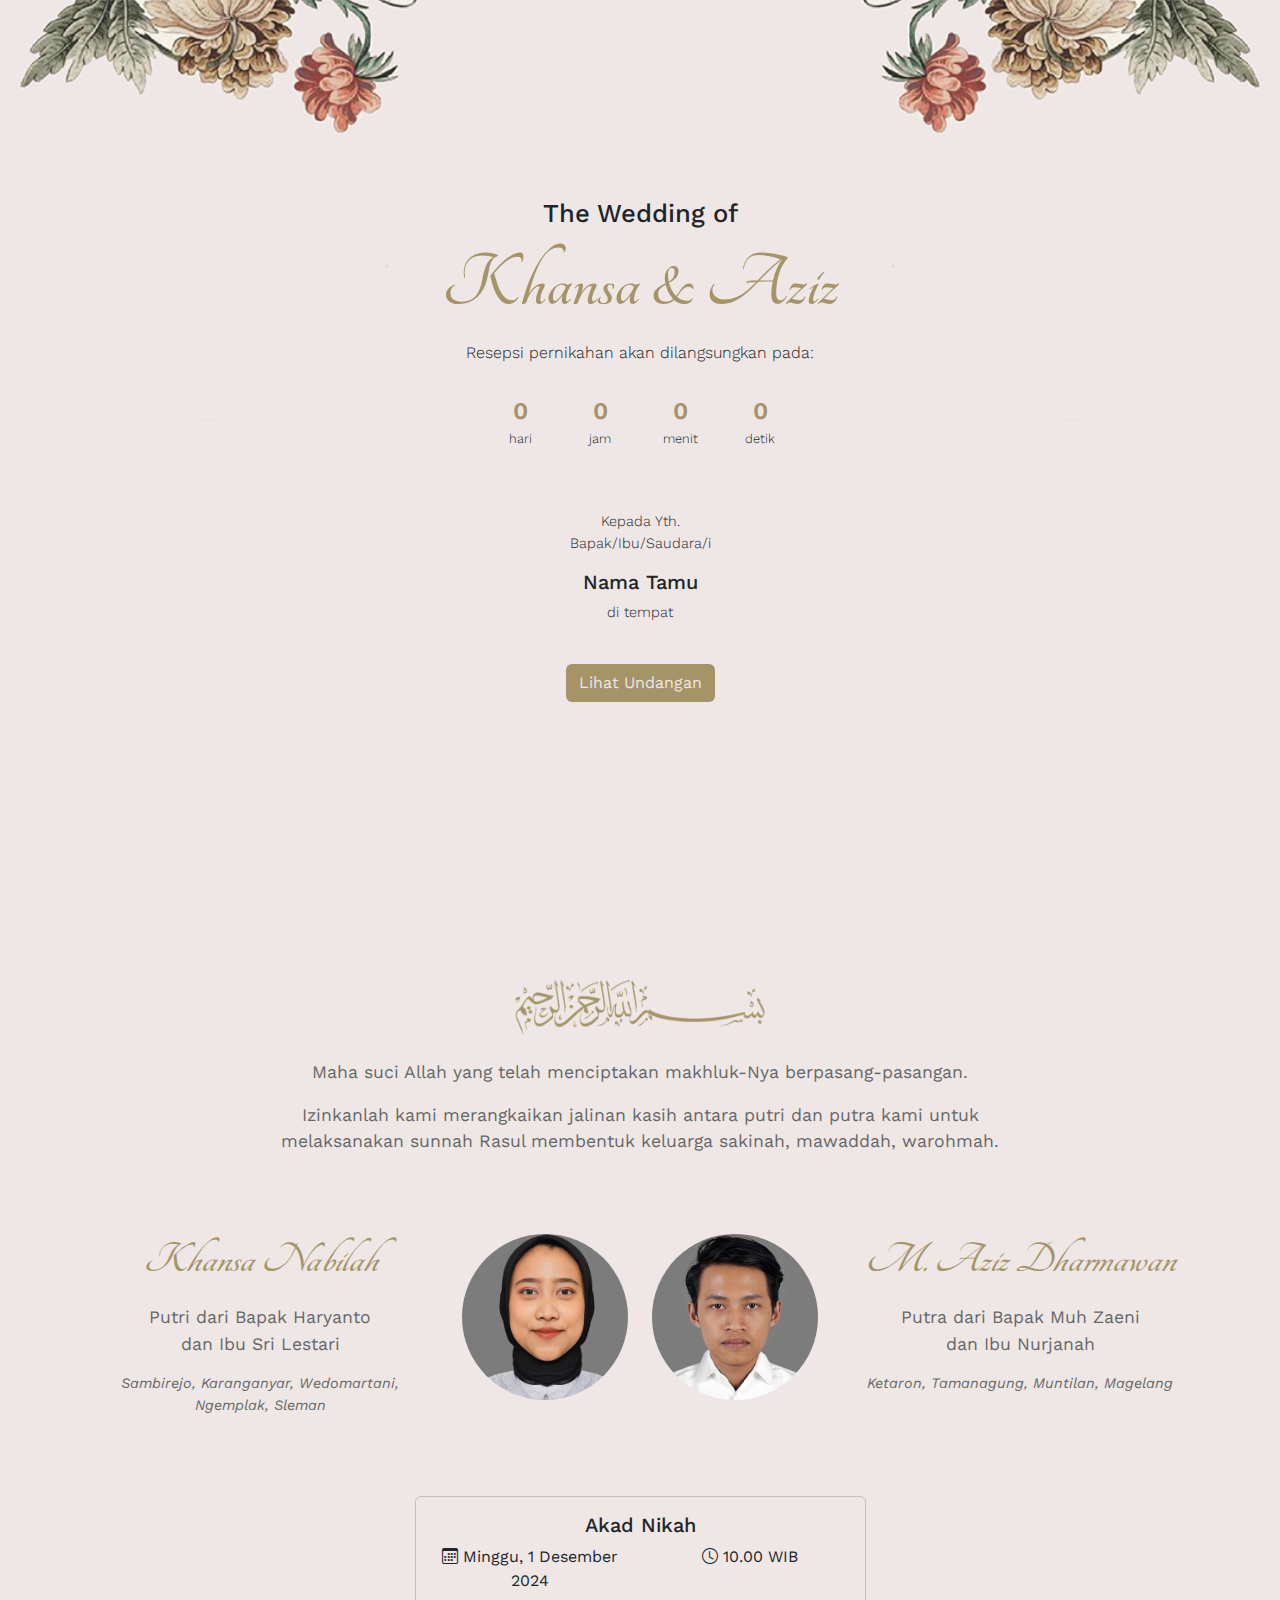
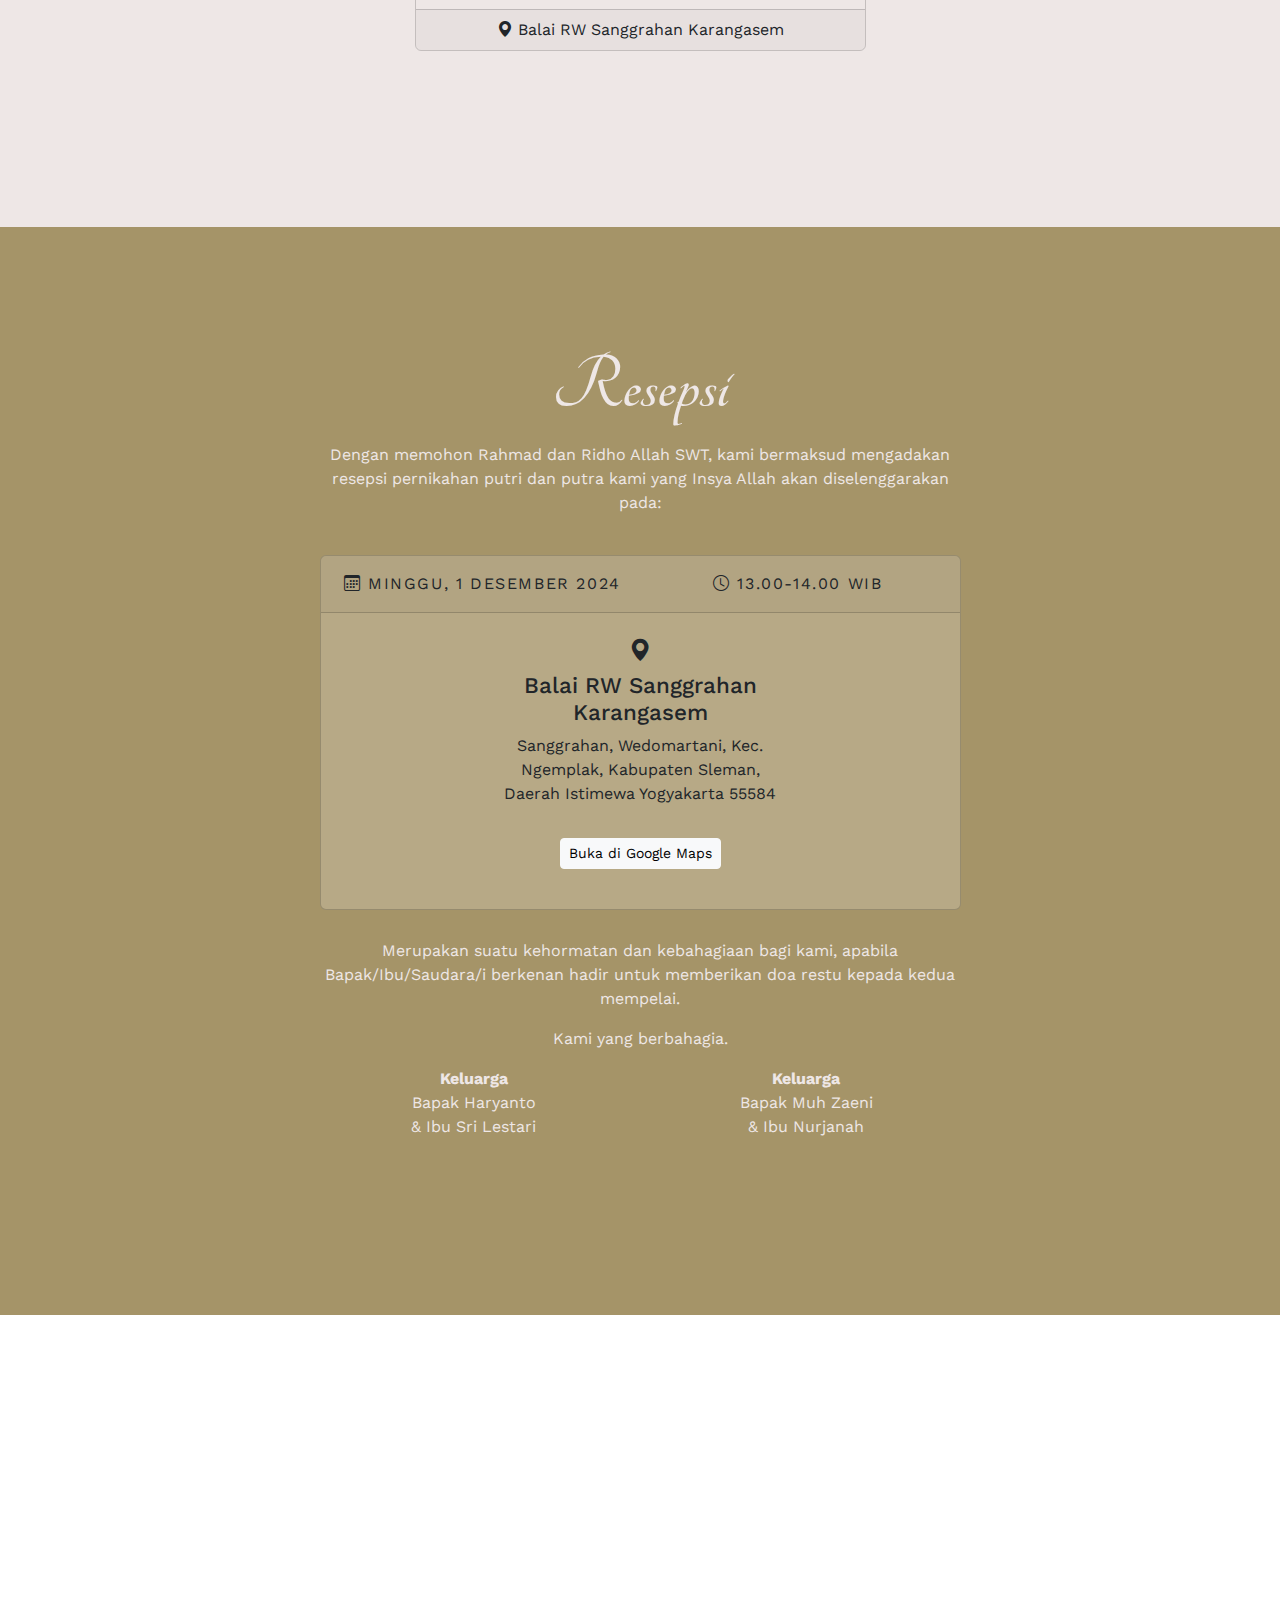
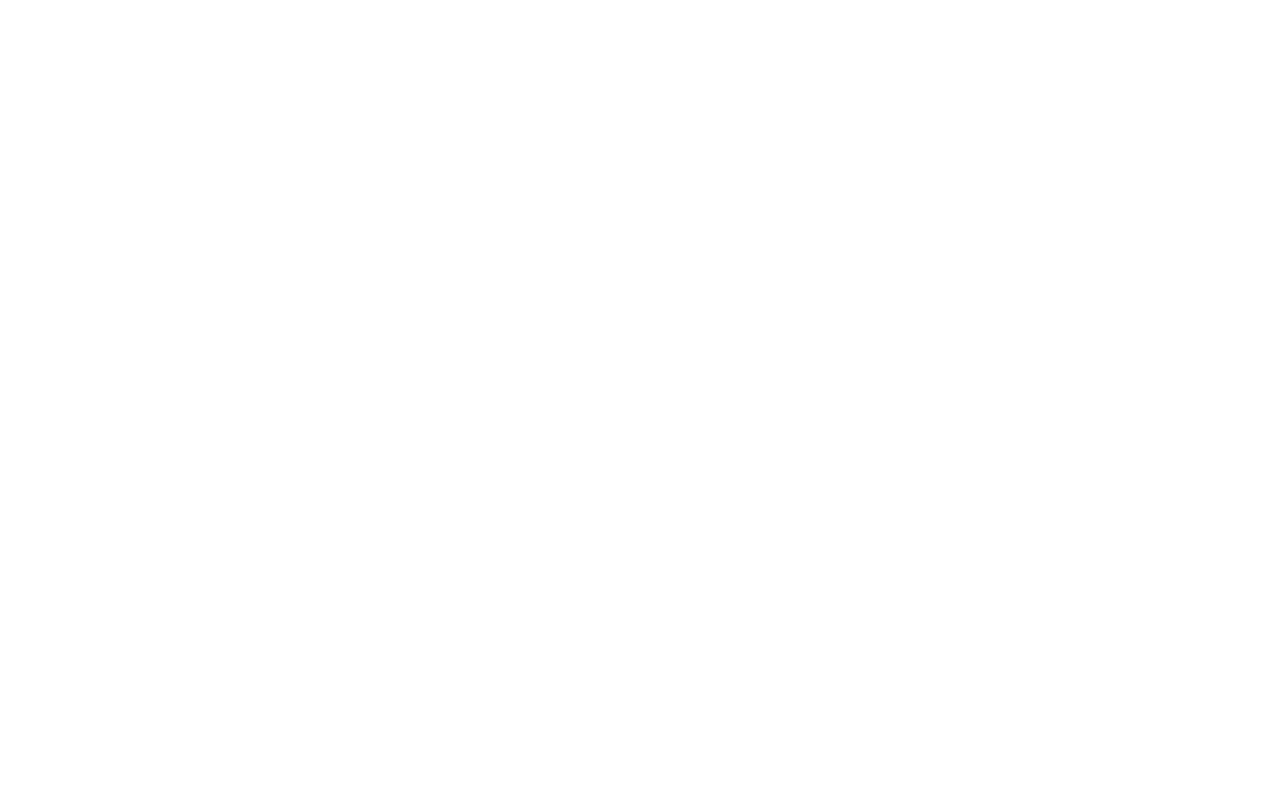
==== index.html @ 0ed8c620 "update terakhir di kobessah" ====
<!doctype html>
<html lang="en">
  <head>
    <meta charset="utf-8">
    <meta name="viewport" content="width=device-width, initial-scale=1">
    <title>Khansa and Aziz Wedding</title>
    <link href="https://cdn.jsdelivr.net/npm/bootstrap@5.3.3/dist/css/bootstrap.min.css" rel="stylesheet" integrity="sha384-QWTKZyjpPEjISv5WaRU9OFeRpok6YctnYmDr5pNlyT2bRjXh0JMhjY6hW+ALEwIH" crossorigin="anonymous">
    <link rel="preconnect" href="https://fonts.googleapis.com">
    <link rel="preconnect" href="https://fonts.gstatic.com" crossorigin>
    <link href="https://fonts.googleapis.com/css2?family=Tangerine:wght@400;700&family=Work+Sans:ital,wght@0,100..900;1,100..900&display=swap" rel="stylesheet">
    <link rel="stylesheet" href="style.css">
    <link rel="stylesheet" href="countdown/simplyCountdown.theme.default.css"/>
    <!-- bootstrap icons -->
    <link rel="stylesheet" href="https://cdn.jsdelivr.net/npm/bootstrap-icons@1.11.3/font/bootstrap-icons.min.css">

  </head>
  <body>
    <section id="hero" class="hero w-100 h-100 mx-auto text-center d-flex justify-content-center align-items-center">
        <main>
            <h4>The Wedding of</h4>
            <h1>Khansa & Aziz</h1>
            <p>Resepsi pernikahan akan dilangsungkan pada:</p>
            <div class="simply-countdown"></div>
            
            <div class="kepada">
              <p>Kepada Yth. <br> Bapak/Ibu/Saudara/i</p>
              <h5>Nama Tamu</h5>
              <p>di tempat</p>
            </div>
            <a href="#home" class="btn btn-md mt-4" onclick="enableScroll()">Lihat Undangan</a>
        </main>
    </section>

    <!-- <nav class="navbar navbar-expand-md sticky-top mynavbar">
      <div class="container">
        <a class="navbar-brand" href="#">Khansa & Aziz</a>
        <button class="navbar-toggler border-0" type="button" data-bs-toggle="offcanvas" data-bs-target="#offcanvasNavbar" aria-controls="offcanvasNavbar" aria-label="Toggle navigation">
          <span class="navbar-toggler-icon"></span>
        </button>
        <div class="offcanvas offcanvas-end" tabindex="-1" id="offcanvasNavbar" aria-labelledby="offcanvasNavbarLabel">
          <div class="offcanvas-header">
            <h5 class="offcanvas-title" id="offcanvasNavbarLabel">Khansa & Aziz</h5>
            <button type="button" class="btn-close" data-bs-dismiss="offcanvas" aria-label="Close"></button>
          </div>
          <div class="offcanvas-body">
            <ul class="navbar-nav ms-auto">
              <li class="nav-item">
                <a class="nav-link" href="#home">Home</a>
              </li>
              <li class="nav-item">
                <a class="nav-link" href="#info">Info</a>
              </li>
              <li class="nav-item">
                <a class="nav-link" href="#story">Story</a>
              </li>
              <li class="nav-item">
                <a class="nav-link" href="#rsvp">RSVP</a>
              </li>
              <li class="nav-item">
                <a class="nav-link" href="#gift">Gift</a>
              </li>              
            </ul>
          </div>
        </div>
      </div>
    </nav> -->
 
    <section id="home" class="home w-100 h-100 text-center d-flex justify-content-center align-items-center">
      <div class="container">

        <div class="row justify-content-center">
          
          <div class="col-md-8 text-center">
            <!-- <h2>Assamu’alaikum Wr. Wb.</h2> -->
            
            <!-- <h3>Assamu’alaikum Warahmatullahi Wr. Wb.</h3> -->
            <img src="img/bismillah.png" class="img-responsive" width="250" alt="">
            <br><br>
            <p> Maha suci Allah yang telah menciptakan makhluk-Nya berpasang-pasangan. 
              </p><p>
              Izinkanlah kami merangkaikan jalinan kasih antara putri dan putra kami untuk melaksanakan sunnah Rasul membentuk keluarga sakinah, mawaddah, warohmah.</p>
          </div>
        </div>

        <div class="row couple mt-5 my-5">
          <div class="col-lg-6 my-3">
            <div class="row">
              <div class="col-8">
                <h3>Khansa Nabilah</h3>
                <p>Putri dari Bapak Haryanto <br> dan Ibu Sri Lestari</p>
                <p class="alamat-rumah"><i>Sambirejo, Karanganyar, Wedomartani, Ngemplak, Sleman</i></p>

              </div>
              <div class="col-4">
                <img src="img/khansa.png" alt="Aziz Dharma" class="img-responsive rounded-circle">
              </div>
            </div>
          </div>

          <div class="col-lg-6 my-3">
            <div class="row">
              <div class="col-4">
                <img src="img/aziz.png" alt="Khansa Nabilah" class="img-responsive rounded-circle">
              </div>
              <div class="col-8">
                <h3>M. Aziz Dharmawan</h3>
                <p>Putra dari Bapak Muh Zaeni <br> dan Ibu Nurjanah</p>
                <p class="alamat-rumah"><i>Ketaron, Tamanagung, Muntilan, Magelang</i></p>
              </div>
            </div>
          </div>
        </div>

        <div class="row justify-content-center ">
          <div class="col-md-5 col-10">
               
          <div class="card text-center bg-transparent">
            <div class="card-body">
              <h5 class="card-title">Akad Nikah</h5>
              <div class="row justify-content-center">
                <div class="col-md-6">
                  <i class="bi bi-calendar3 "></i>
                  <span>Minggu, 1 Desember 2024</span>
                </div>
                <div class="col-md-6">
                  <i class="bi bi-clock "></i>
                  <span>10.00 WIB</span>
                </div>
              </div>
            </div>
            <div class="card-footer">
              <i class="bi bi-geo-alt-fill"></i>
              <span>Balai RW Sanggrahan Karangasem</span>
            </div>
          </div>

        </div>
        </div>

        <br><br><br><br>

      </div>

    </section>

    <section id="info" class="info">
      <div class="container">
        <div class="row justify-content-center">
          <div class="col-md-7 col-10 text-center">
            
            <h2>Resepsi</h2>
            <p class="alamat">
              Dengan memohon Rahmad dan Ridho Allah SWT, kami bermaksud mengadakan resepsi pernikahan putri dan putra kami yang Insya Allah akan diselenggarakan pada:
            </p>

              <br>
              <div class="card text-center bg-transparent">
                <div class="card-header">
                  <div class="row justify-content-center">
                    <div class="col-md-6 mt-2 my-2">
                      <i class="bi bi-calendar3 "></i>
                      <span>Minggu, 1 Desember 2024</span>
                    </div>
                    <div class="col-md-6 mt-2 my-2">
                      <i class="bi bi-clock "></i>
                      <span>13.00-14.00 WIB</span>
                    </div>
                  </div>
                </div>
                <div class="card-body">
                  <!-- <h5 class="card-title">Resepsi</h5> -->
                  <div class="row justify-content-center">
                    
                    <div class="col-md-6 my-2">
                      <h4><i class="bi bi-geo-alt-fill"></i></h4>
                      <h4>Balai RW Sanggrahan Karangasem</h4>
                      <p>
                        Sanggrahan, Wedomartani, Kec. Ngemplak, Kabupaten Sleman, Daerah Istimewa Yogyakarta 55584
                    </p>
                    <a href="https://maps.app.goo.gl/jjqd51BHXH2yLbBe8" target="_blank" class="btn btn-light btn-sm my-3">Buka di Google Maps</a>
                    </div>
                    
                  </div>
                </div>
              </div>
              <br>
            
            <p class="alamat">
              Merupakan suatu kehormatan dan kebahagiaan bagi kami, apabila Bapak/Ibu/Saudara/i berkenan hadir untuk memberikan doa restu kepada kedua mempelai. 
             </p>
             <p class="alamat">
              Kami yang berbahagia. 
             </p>
             <div class="row">
              <div class="col-6">
                <p class="alamat">
                  <b>Keluarga</b> <br>Bapak Haryanto <br>& Ibu Sri Lestari
                 </p>
              </div><div class="col-6">
                <p class="alamat">
                  <b>Keluarga</b> <br>Bapak Muh Zaeni <br>& Ibu Nurjanah
                 </p>
              </div>
             </div>
             <h5></h5>
             <h5></h5>
             

          </div>
        </div>

        <div class="row justify-content-center mt-4">
          

          <div class="col-md-5 col-10">



          </div>
        </div>
      </div>
    </section>

    <section id="gift" class="gift text-center d-flex justify-content-center align-items-center">
      <div class="container">
        <div class="row justify-content-center">
          
        </div>
      </div>
    </section>


    <script src="https://cdn.jsdelivr.net/npm/bootstrap@5.3.3/dist/js/bootstrap.bundle.min.js" integrity="sha384-YvpcrYf0tY3lHB60NNkmXc5s9fDVZLESaAA55NDzOxhy9GkcIdslK1eN7N6jIeHz" crossorigin="anonymous"></script>
    <script src="countdown/simplyCountdown.min.js"></script>
   
   <script>
      simplyCountdown('.simply-countdown', {
            year: 2024, // required
            month: 12, // required
            day: 1, // required
            hours: 13, // Default is 0 [0-23] integer
            words: { //words displayed into the countdown
                days: { singular: 'hari', plural: 'hari' },
                hours: { singular: 'jam', plural: 'jam' },
                minutes: { singular: 'menit', plural: 'menit' },
                seconds: { singular: 'detik', plural: 'detik' }
            },
      })
    </script>

    <script>
      const rootElement = document.querySelector(":root");

      function disableScroll(){
        const scrollTop = window.pageYOffset || document.documentElement.scrollTop;
        const scrollLeft = window.pageXOffset || document.documentElement.scrollLeft;

        window.onscroll = function() {
          window.scrollTo(scrollTop, scrollLeft);
        }
        
        rootElement.style.scrollBehavior = 'auto';
      }

      function enableScroll() {
        window.onscroll = function() {
          rootElement.style.scrollBehavior = 'smooth';
        }
      }

      // disableScroll();
    </script>
  </body>
</html>
---- style.css ----
:root {
    --emas: #a59468;
    --bg: #eee7e6;
    --shadow: 0 2px 2px rgba(0 0 0 / 0.5);
}

body {
    /* font-size: 1.2rem; */
    font-family: "Work Sans", sans-serif;
    min-height: 4000px;
}

/* .hero::before {
    content: '';
    position: absolute;
    top: 0;
    left: 0;
    width: 100%;
    height: 100%;
    background-image: url(img/bg-1.png);
    background-color: var(--bg);
    background-size: cover;
    background-position: top;
    z-index: -1;
} */

.hero {
    min-height: 100vh;
    background-image: url(img/bg-1.png);
    background-size: cover;
    background-position: top;
    background-color: var(--bg);
}  

.hero h1 {
    font-family: "Tangerine", cursive;
    font-size: 5rem;
    color: var(--emas);
    font-weight: 600;
}
.hero h4 {
    font-size: 1.6rem;
    /* color: var(--bg); */
}


.hero p {
    font-size: 1rem;
    /* color: var(--bg); */
    font-weight: 300;
}

.hero a {
    color: var(--bg);
    background-color: var(--emas);
}

.hero a:hover {
    color: var(--emas);
    background-color: var(--bg);
}

.hero .kepada {
    padding-top: 50px;
}

.hero .kepada p {
    font-size: 0.9rem;
}

.mynavbar {
    background-color: rgba(255 255 255 / 1) !important;
    /* backdrop-filter: blur(4px); */
}


.mynavbar .navbar-brand, 
.mynavbar .offcanvas-title {
    font-family: "Tangerine", cursive;
    font-size: 2rem;
    color: #a59468;
    font-weight: 600;
} 

.mynavbar .nav-link {
    text-transform: uppercase;
}

.home {
    background-image: url(img/bg-2.png);
    background-color: var(--emas);
    min-height: 100vh;
    background-size: cover;
    background-position: top;
    z-index: -1;
    /* margin-top: -6rem; */
    padding-top: 5rem;
    padding-bottom: 5rem;
}

.home h2 {
    color: var(--emas);
    font-family: "Tangerine", cursive;
    font-size: 2.8rem;
    font-weight: 600;
}

.home h3 {
    color: #444;
    font-size: 1.2rem;
    margin-bottom: 1rem;
    font-style: italic;
}

.home p {
    font-size: 1.1rem;
    color: #666;
}

.home .couple {
    margin-top: 30px;
    margin-bottom: 30px;
}

.home .couple h3 {
    color: var(--emas);
    font-family: "Tangerine", cursive;
    font-size: 2.8rem;
    font-weight: 600;
}

.home .couple img {
    width: 100%;
}

.home .alamat-rumah {
    font-size: 0.9rem;
}

.countdown-part {
    padding-top: 60px;
    min-height: 300px;
    background-color: var(--bg);
}

.countdown-part p {
    padding-top: 15px;
    text-align: center;
    font-size: 1.2rem;
    font-weight: 300;

}

.info {
    background-image: url(img/bg-3.png);
    background-size: cover;
    background-position: top;
    background-color: var(--bg);
    color: #444;
    padding-top: 7rem;
    padding-bottom: 8rem;
}

.info h2 {
    color: var(--bg);
    font-family: "Tangerine", cursive;
    font-size: 5rem;
    font-weight: 600;
}

.info h4 {
    /* color: var(--bg); */
    font-size: 1.4rem;
    font-weight: 500;
}
.info h5 {
    color: var(--bg);
    /* font-size: 1.4rem; */
    font-weight: 500;
}

.info p {
    font-size: 1rem;
}

.info .alamat {
    color: var(--bg);
    font-size: 1rem !important;
}

.info .card {
    background-color: rgba(255, 255, 255, 0.2) !important;
    margin-bottom: 5px;
}

.info .card-header {
    text-transform: uppercase;
    letter-spacing: 0.1rem;
}

.info .card-body {
    font-size: 1.1rem;

}

.info .card-footer {
    font-size: 1rem;
}



/* Media Query */
/* Larger than Laptop */
@media only screen and (min-width: 1200px) {
    .simply-countdown > .simply-section {
        padding: 40px !important;
        font-size: 1rem !important;
    }

    .simply-countdown > .simply-countdown {
        font-size: 0.4rem !important;
    }
    .hero {

        background-image: url(img/bg-hero-pc.png);
        background-size: cover;
        background-position: top;
        background-color: var(--bg);
    }  
}
/* Laptop */
@media (max-width: 992px) {
    html {
        font-size: 80%;
    }

    .simply-countdown > .simply-section {
        padding: 40px !important;
    }

}
/* Tablet */
@media (max-width: 768px) {
    html {
        font-size: 65%;
    }

    .simply-countdown > .simply-section {
        padding: 40px !important;
        margin: 5px;
    }

    .mynavbar .nav-link {
        font-size: 2rem;
        text-align: center;
        
    }
    
}
/* Mobile */
@media (max-width: 576px) {
    html {
        font-size: 85%;
    }

    .simply-countdown > .simply-section {
        padding: 45px;
        margin: 3px;
    }

    .home {
        padding-left: 30px;
        padding-right: 30px;
    }
}
---- countdown/simplyCountdown.theme.default.css ----
.simply-countdown {
    overflow:hidden;
    display:table;
    font-family: "Work Sans", sans-serif;
    margin: auto
}

.simply-countdown>.simply-section {
    width:30px;
    height:30px;
    padding:30px;   
    display:flex;
    align-items:center;
    justify-content:center;
    float:left;
    margin:0px;
    background:transparent;
    box-shadow:0 0px 0px rgba(0,0,0,0),0 0px 0px rgba(0,0,0,0);
    border-radius: 10%;
}

.simply-amount {
    font-size: 1.5rem;
    font-weight: 600;
    color: #a59468;
}
    
.simply-countdown>.simply-section .simply-amount,.simply-countdown>.simply-section .simply-word {
    display:block;text-align:center
}
 
.simply-word {
    font-weight: 300 !important;
    font-size: 0.8rem !important;
}

.caption-countdown {
    font-weight: 300 !important;
    margin-bottom: 6rem !important;
}
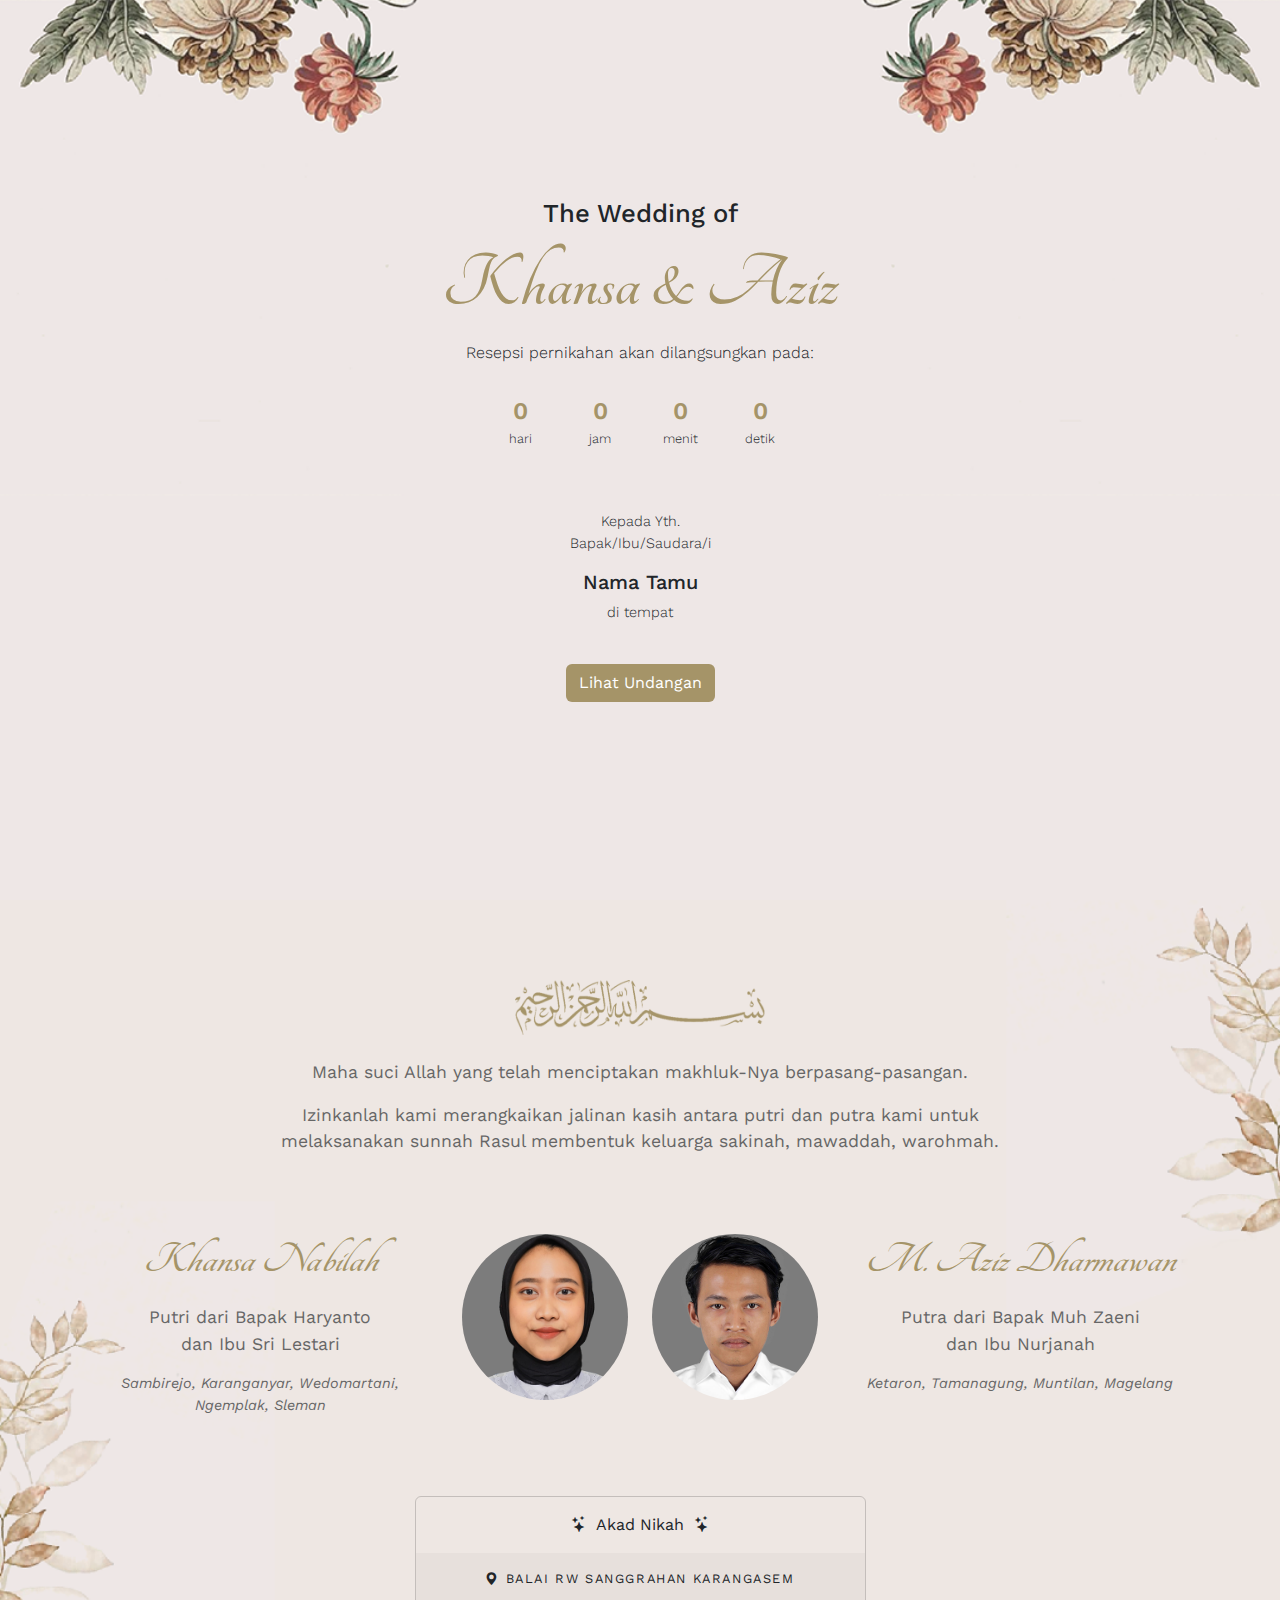
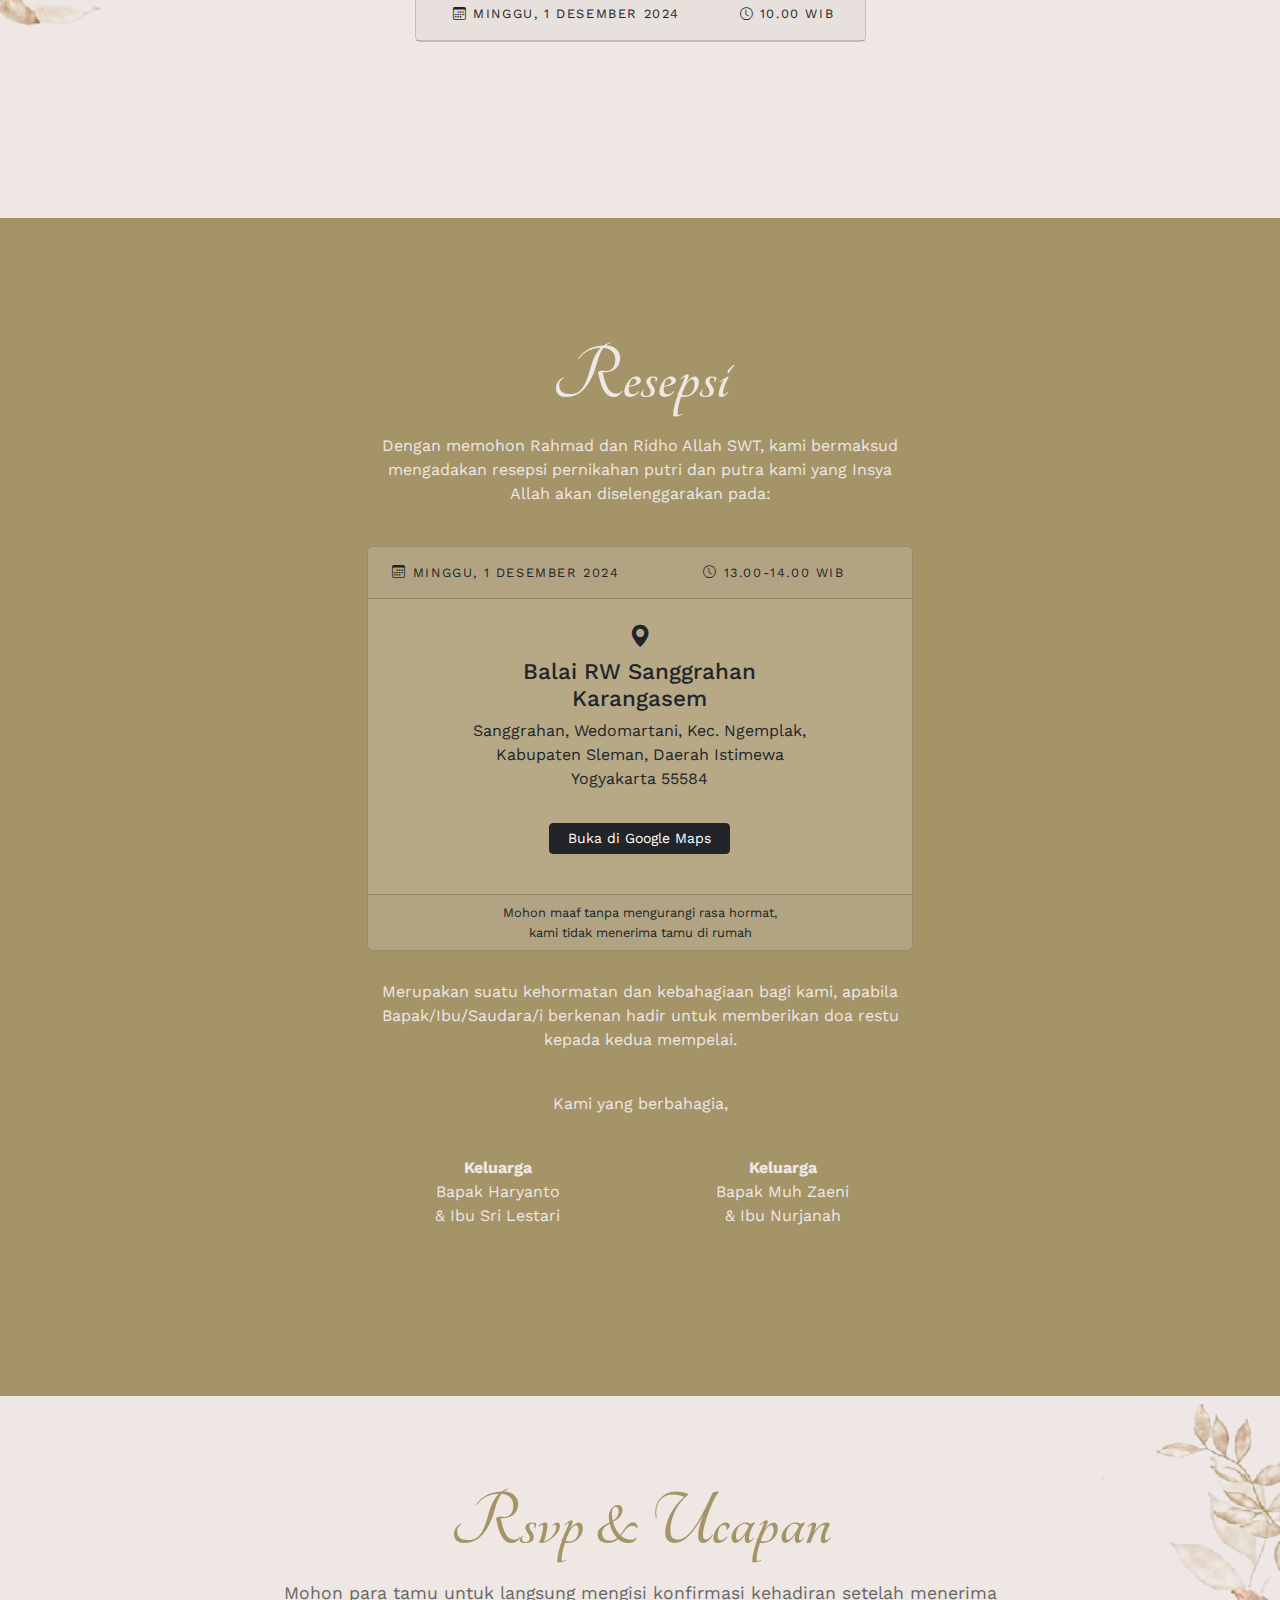
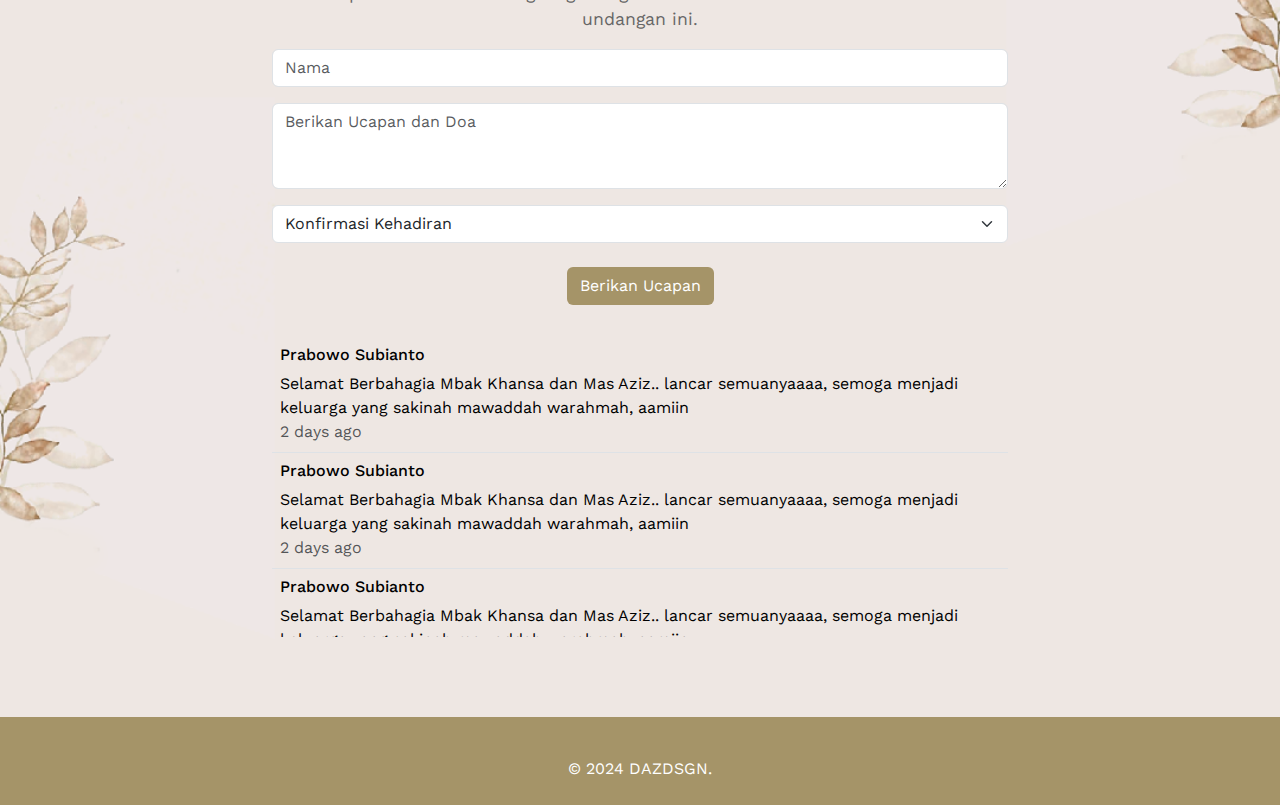
==== commit 67ca31a4: "tes ucapan" ====
--- a/index.html
+++ b/index.html
@@ -113,25 +113,28 @@
 
         <div class="row justify-content-center ">
           <div class="col-md-5 col-10">
-               
           <div class="card text-center bg-transparent">
+            
             <div class="card-body">
-              <h5 class="card-title">Akad Nikah</h5>
+              <!-- <h4> Akad </h4> -->
+              <i class="bi bi-stars"></i>&nbsp Akad Nikah &nbsp<i class="bi bi-stars"></i>
+            </div>
+            <div class="card-header">
               <div class="row justify-content-center">
-                <div class="col-md-6">
+                <div class="col-md-12 mt-2 my-2">
+                  <i class="bi bi-geo-alt-fill"></i>
+                  <span>Balai RW Sanggrahan Karangasem</span> 
+                </div>
+                <div class="col-md-8 mt-2 my-2">
                   <i class="bi bi-calendar3 "></i>
                   <span>Minggu, 1 Desember 2024</span>
                 </div>
-                <div class="col-md-6">
+                <div class="col-md-4 mt-2 my-2">
                   <i class="bi bi-clock "></i>
                   <span>10.00 WIB</span>
                 </div>
               </div>
-            </div>
-            <div class="card-footer">
-              <i class="bi bi-geo-alt-fill"></i>
-              <span>Balai RW Sanggrahan Karangasem</span>
-            </div>
+            </div>   
           </div>
 
         </div>
@@ -140,13 +143,12 @@
         <br><br><br><br>
 
       </div>
-
     </section>
 
     <section id="info" class="info">
       <div class="container">
         <div class="row justify-content-center">
-          <div class="col-md-7 col-10 text-center">
+          <div class="col-md-6 col-10 text-center">
             
             <h2>Resepsi</h2>
             <p class="alamat">
@@ -171,26 +173,32 @@
                   <!-- <h5 class="card-title">Resepsi</h5> -->
                   <div class="row justify-content-center">
                     
-                    <div class="col-md-6 my-2">
+                    <div class="col-md-8 my-2">
                       <h4><i class="bi bi-geo-alt-fill"></i></h4>
                       <h4>Balai RW Sanggrahan Karangasem</h4>
                       <p>
                         Sanggrahan, Wedomartani, Kec. Ngemplak, Kabupaten Sleman, Daerah Istimewa Yogyakarta 55584
                     </p>
-                    <a href="https://maps.app.goo.gl/jjqd51BHXH2yLbBe8" target="_blank" class="btn btn-light btn-sm my-3">Buka di Google Maps</a>
+                    <a href="https://maps.app.goo.gl/jjqd51BHXH2yLbBe8" target="_blank" class="btn btn-dark btn-sm my-3">&nbsp Buka di Google Maps &nbsp</a>
                     </div>
                     
                   </div>
                 </div>
+                <div class="card-footer">
+                  <span>Mohon maaf tanpa mengurangi rasa hormat,<br> kami tidak menerima tamu di rumah</span>
+                </div>  
+  
               </div>
               <br>
             
             <p class="alamat">
               Merupakan suatu kehormatan dan kebahagiaan bagi kami, apabila Bapak/Ibu/Saudara/i berkenan hadir untuk memberikan doa restu kepada kedua mempelai. 
              </p>
+             <br>
              <p class="alamat">
-              Kami yang berbahagia. 
+              Kami yang berbahagia,
              </p>
+             <br>
              <div class="row">
               <div class="col-6">
                 <p class="alamat">
@@ -202,8 +210,6 @@
                  </p>
               </div>
              </div>
-             <h5></h5>
-             <h5></h5>
              
 
           </div>
@@ -225,10 +231,115 @@
       <div class="container">
         <div class="row justify-content-center">
           
-        </div>
+          <div class="col-md-8 text-center">
+            <h2>Rsvp & Ucapan</h2>
+            <p>Mohon para tamu untuk langsung mengisi konfirmasi kehadiran setelah menerima undangan ini.</p>
+          </div>
+          <div class="col-md-8">
+
+            <form action="" id="commentForm">
+              <div class="mb-3">
+                <!-- <label for="exampleFormControlInput1" class="form-label">Email address</label> -->
+                <input type="text" class="form-control" id="nama" placeholder="Nama">
+              </div>
+              <div class="mb-3">
+                <!-- <label for="exampleFormControlTextarea1" class="form-label">Example textarea</label> -->
+                <textarea class="form-control" id="ucapan" rows="3" placeholder="Berikan Ucapan dan Doa"></textarea>
+              </div>
+              <select class="form-select" aria-label="Default select example">
+                <option selected disabled text-muted>Konfirmasi Kehadiran</option>
+                <option value="hadir">Hadir</option>
+                <option value="tidak-hadir">Tidak Hadir</option>
+                <option value="ragu">Masih Ragu</option>
+              </select>
+              <br>
+              <button type="submit" class="btn btn-emas">Berikan Ucapan</button>
+            </form>
+
+          </div>
+          <div class="col-md-8 ucapan" id="response">
+            <table class="table bg-transparent ">
+              <tbody>
+                <tr>
+                  <td class="bg-transparent">
+                    <h6>Prabowo Subianto</h6>
+                    <span class="pesan-ucapan">Selamat Berbahagia Mbak Khansa dan Mas Aziz.. lancar semuanyaaaa, semoga menjadi keluarga yang sakinah mawaddah warahmah, aamiin</span>
+                    <span class="text-body-secondary d-block">2 days ago</span>
+                  </td>
+                </tr>
+                <tr>
+                  <td class="bg-transparent">
+                    <h6>Prabowo Subianto</h6>
+                    <span class="pesan-ucapan">Selamat Berbahagia Mbak Khansa dan Mas Aziz.. lancar semuanyaaaa, semoga menjadi keluarga yang sakinah mawaddah warahmah, aamiin</span>
+                    <span class="text-body-secondary d-block">2 days ago</span>
+                  </td>
+                </tr>
+                <tr>
+                  <td class="bg-transparent">
+                    <h6>Prabowo Subianto</h6>
+                    <span class="pesan-ucapan">Selamat Berbahagia Mbak Khansa dan Mas Aziz.. lancar semuanyaaaa, semoga menjadi keluarga yang sakinah mawaddah warahmah, aamiin</span>
+                    <span class="text-body-secondary d-block">2 days ago</span>
+                  </td>
+                </tr>
+                <tr>
+                  <td class="bg-transparent">
+                    <h6>Prabowo Subianto</h6>
+                    <span class="pesan-ucapan">Selamat Berbahagia Mbak Khansa dan Mas Aziz.. lancar semuanyaaaa, semoga menjadi keluarga yang sakinah mawaddah warahmah, aamiin</span>
+                    <span class="text-body-secondary d-block">2 days ago</span>
+                  </td>
+                </tr>
+                
+               
+              </tbody>
+            </table>
+          </div>
+        </div>
+
       </div>
     </section>
 
+    <footer class="btn-emas text-white">
+      <div class="container py-4">
+
+        
+        <!-- Copyright -->
+        <div class="text-center mt-3">
+          <p class="mb-0">&copy; 2024 DAZDSGN.</p>
+        </div>
+    
+      </div>
+    </footer>
+
+
+    <script>
+      document.getElementById('commentForm').addEventListener('submit', function(e) {
+          e.preventDefault();
+
+          // Ambil data dari form
+          const nama = document.getElementById('nama').value;
+          const ucapan = document.getElementById('ucapan').value;
+
+          // URL web app dari Google Apps Script
+          const scriptURL = 'AKfycbwYgLbTK56H_FguIEOr0iOEp_EYZpTCb8pvjYBlLyo';
+
+          // Kirim data ke Google Sheets
+          fetch(scriptURL, {
+              method: 'POST',
+              headers: { 'Content-Type': 'application/x-www-form-urlencoded' },
+              body: new URLSearchParams({
+                  'nama': nama,
+                  'ucapan': ucapan
+              })
+          })
+          .then(response => response.text())
+          .then(data => {
+              document.getElementById('response').innerText = data;
+              document.getElementById('nama').value = '';
+              document.getElementById('ucapan').value = '';
+          })
+          .catch(error => console.error('Error!', error));
+      });
+  </script>
 
     <script src="https://cdn.jsdelivr.net/npm/bootstrap@5.3.3/dist/js/bootstrap.bundle.min.js" integrity="sha384-YvpcrYf0tY3lHB60NNkmXc5s9fDVZLESaAA55NDzOxhy9GkcIdslK1eN7N6jIeHz" crossorigin="anonymous"></script>
     <script src="countdown/simplyCountdown.min.js"></script>
--- a/style.css
+++ b/style.css
@@ -7,7 +7,7 @@
 body {
     /* font-size: 1.2rem; */
     font-family: "Work Sans", sans-serif;
-    min-height: 4000px;
+    /* min-height: 4000px; */
 }
 
 /* .hero::before {
@@ -24,6 +24,9 @@
     z-index: -1;
 } */
 
+.emas {
+    color: var(--emas);
+}
 .hero {
     min-height: 100vh;
     background-image: url(img/bg-1.png);
@@ -50,8 +53,8 @@
     font-weight: 300;
 }
 
-.hero a {
-    color: var(--bg);
+.btn-emas, .hero a {
+    color: white;
     background-color: var(--emas);
 }
 
@@ -73,6 +76,18 @@
     /* backdrop-filter: blur(4px); */
 }
 
+.ucapan {
+    margin-top: 2rem;
+    background-color: transparent !important;
+    text-align: left;
+    max-height: 300px !important; /* Batas tinggi maksimum */
+    overflow-y: auto;  /* Menambahkan scrollbar vertikal */
+}
+
+.pesan-ucapan {
+    font-size: 1rem;
+}
+
 
 .mynavbar .navbar-brand, 
 .mynavbar .offcanvas-title {
@@ -87,6 +102,18 @@
 }
 
 .home {
+    background-image: url(img/bg-2.png);
+    background-color: var(--emas);
+    min-height: 100vh;
+    background-size: cover;
+    background-position: top;
+    z-index: -1;
+    /* margin-top: -6rem; */
+    padding-top: 5rem;
+    padding-bottom: 5rem;
+}
+
+.gift {
     background-image: url(img/bg-2.png);
     background-color: var(--emas);
     min-height: 100vh;
@@ -112,17 +139,19 @@
     font-style: italic;
 }
 
-.home p {
+.home p, .gift p {
     font-size: 1.1rem;
     color: #666;
 }
+
+
 
 .home .couple {
     margin-top: 30px;
     margin-bottom: 30px;
 }
 
-.home .couple h3 {
+.home h3 {
     color: var(--emas);
     font-family: "Tangerine", cursive;
     font-size: 2.8rem;
@@ -168,6 +197,13 @@
     font-weight: 600;
 }
 
+.gift h2 {
+    color: var(--emas);
+    font-family: "Tangerine", cursive;
+    font-size: 5rem;
+    font-weight: 600;
+}
+
 .info h4 {
     /* color: var(--bg); */
     font-size: 1.4rem;
@@ -196,6 +232,17 @@
 .info .card-header {
     text-transform: uppercase;
     letter-spacing: 0.1rem;
+    font-size: 0.8rem;
+}
+
+.home .card-header {
+    text-transform: uppercase;
+    letter-spacing: 0.1rem;
+    font-size: 0.8rem;
+}
+
+.info .card-footer {
+    font-size: 0.8rem !important;
 }
 
 .info .card-body {
@@ -227,6 +274,18 @@
         background-position: top;
         background-color: var(--bg);
     }  
+
+    .home, .gift {
+        background-image: url(img/bg-home-pc.png);
+        background-color: var(--emas);
+        min-height: 100vh;
+        background-size: cover;
+        background-position: top;
+        z-index: -1;
+        /* margin-top: -6rem; */
+        padding-top: 5rem;
+        padding-bottom: 5rem;
+    }
 }
 /* Laptop */
 @media (max-width: 992px) {
@@ -268,7 +327,7 @@
         margin: 3px;
     }
 
-    .home {
+    .home, .gift {
         padding-left: 30px;
         padding-right: 30px;
     }
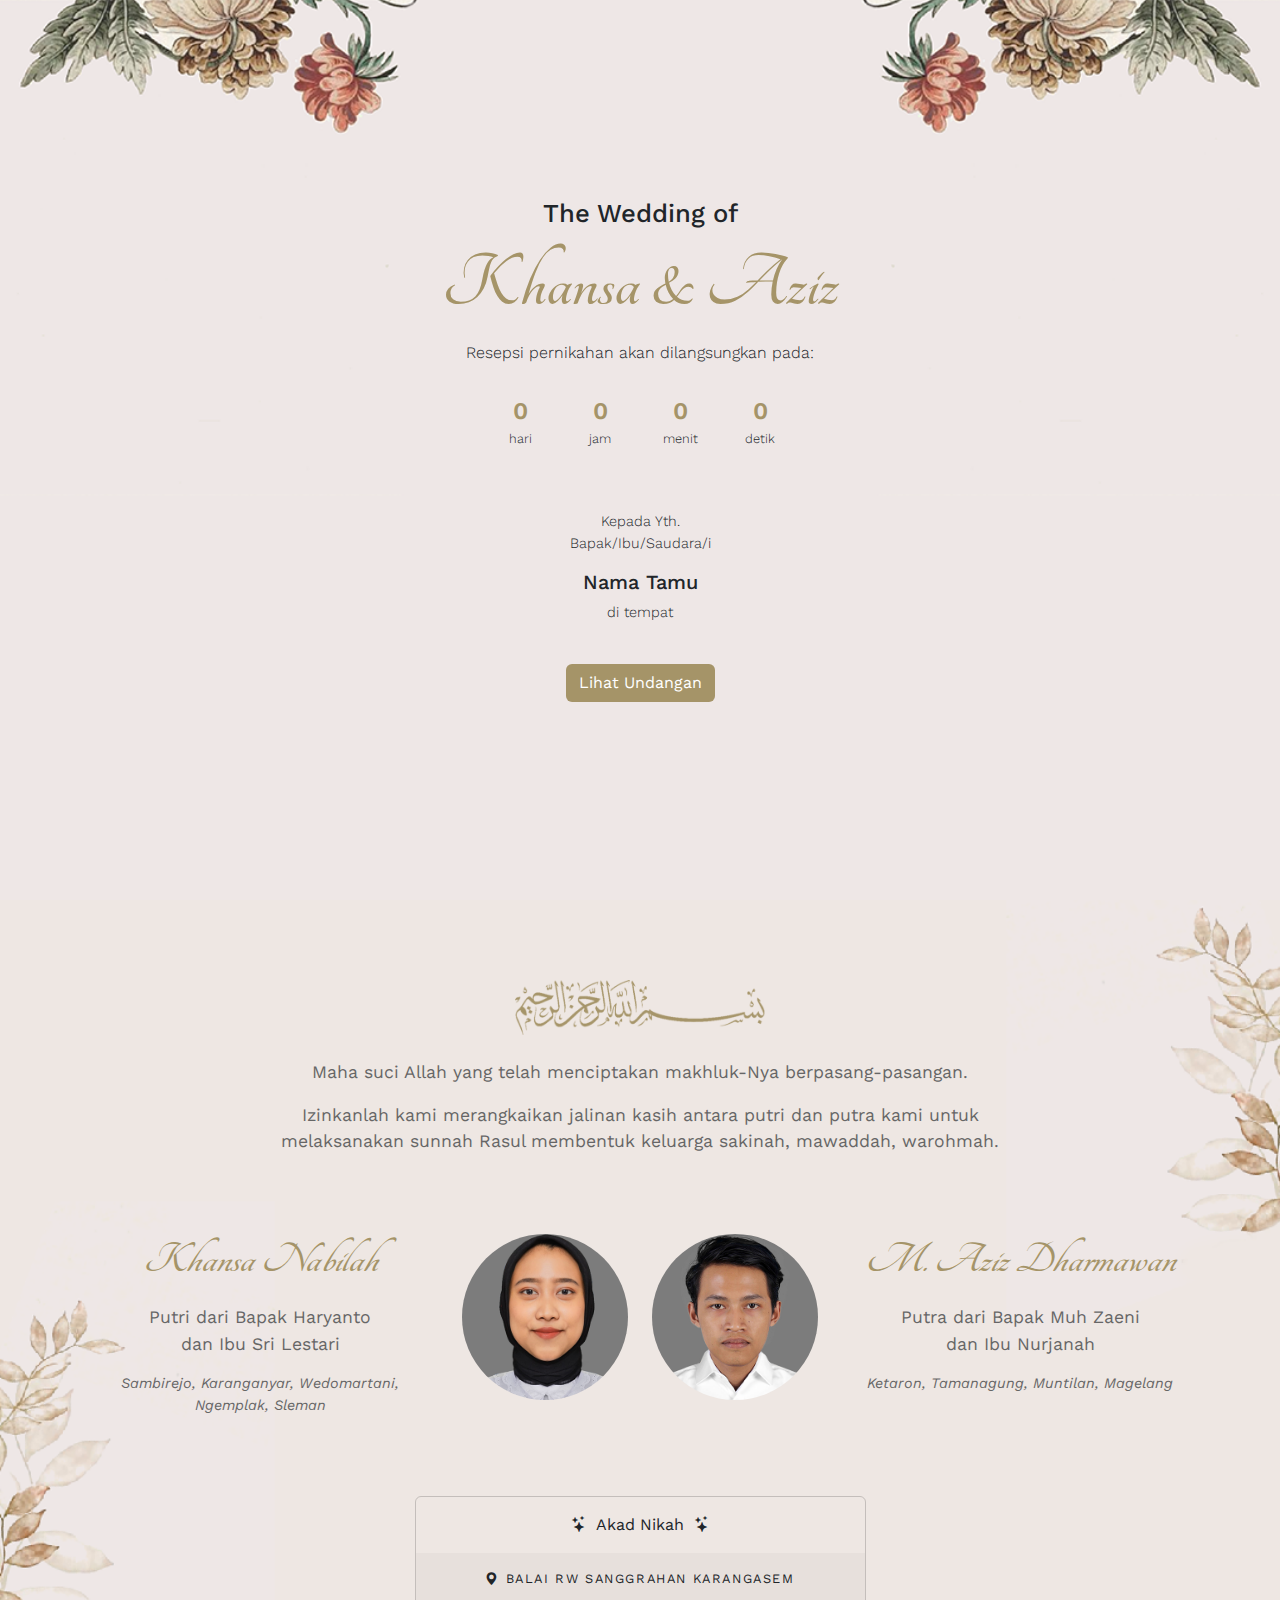
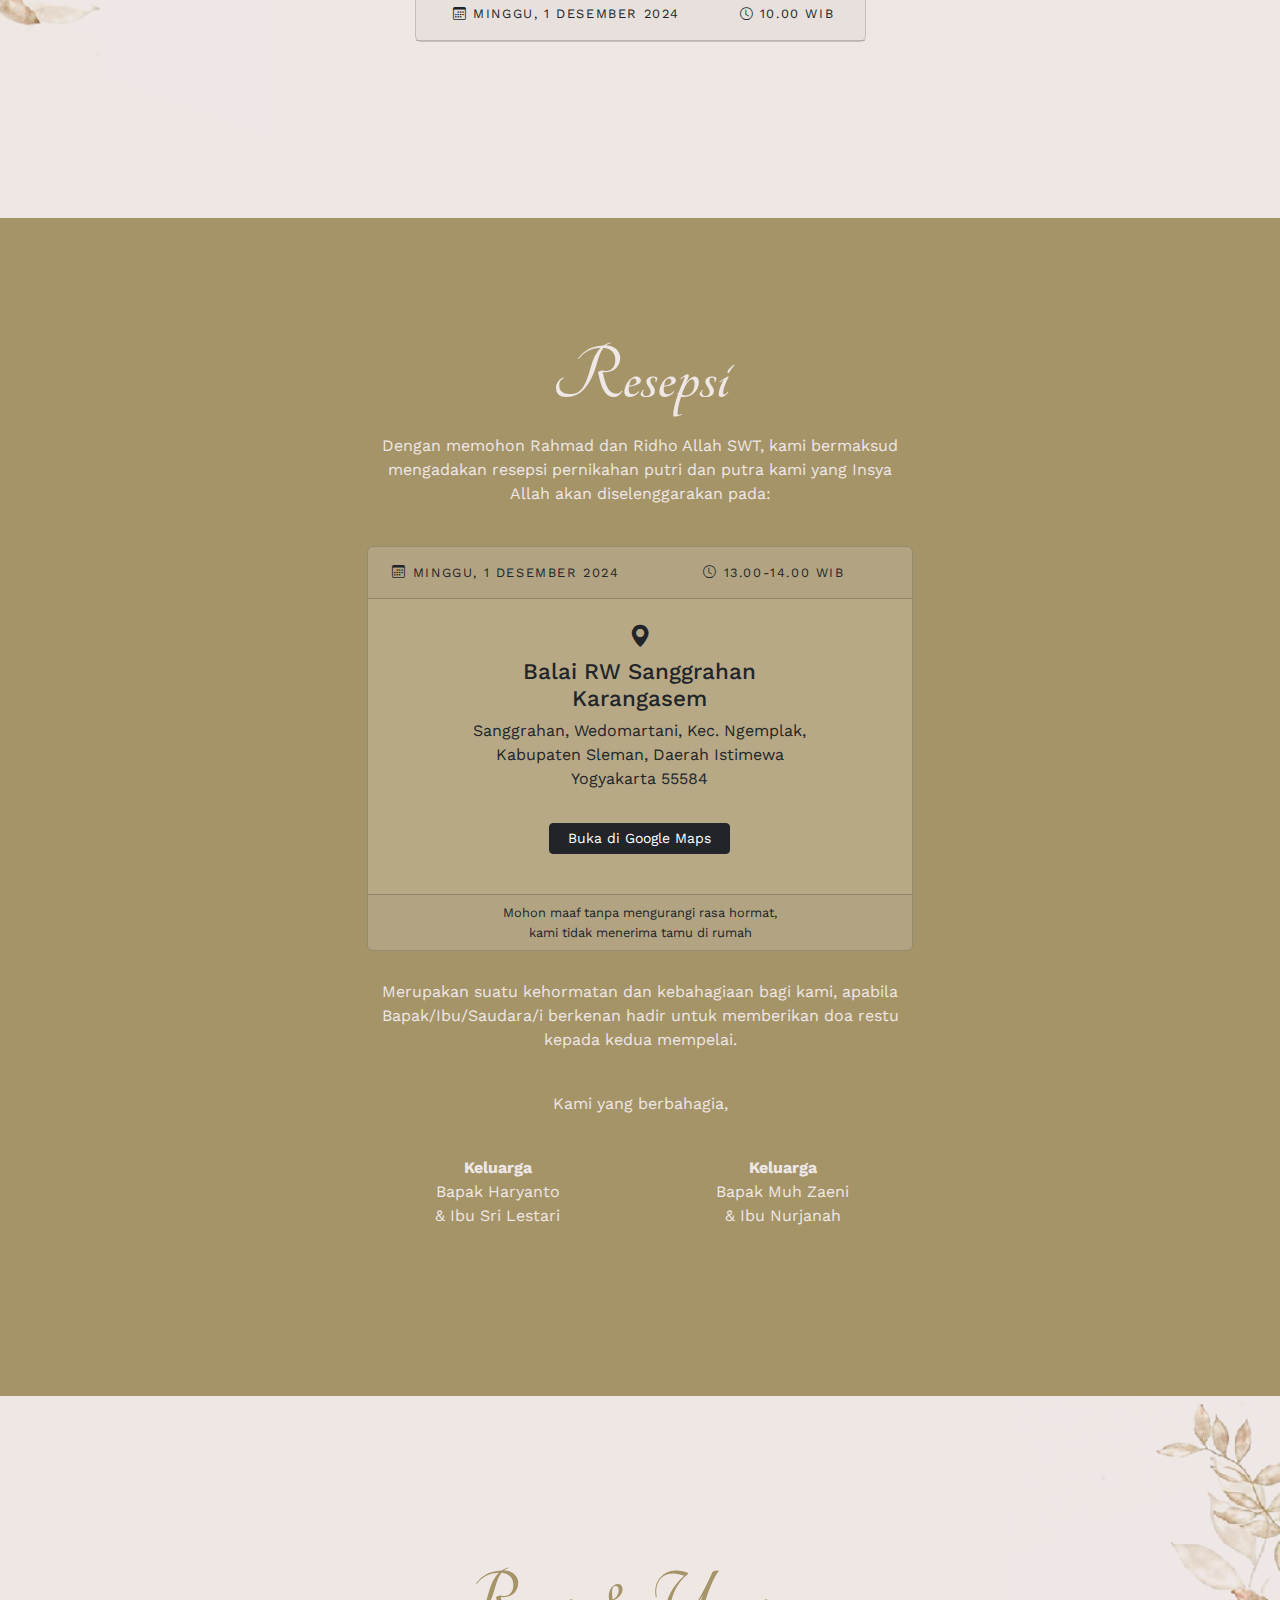
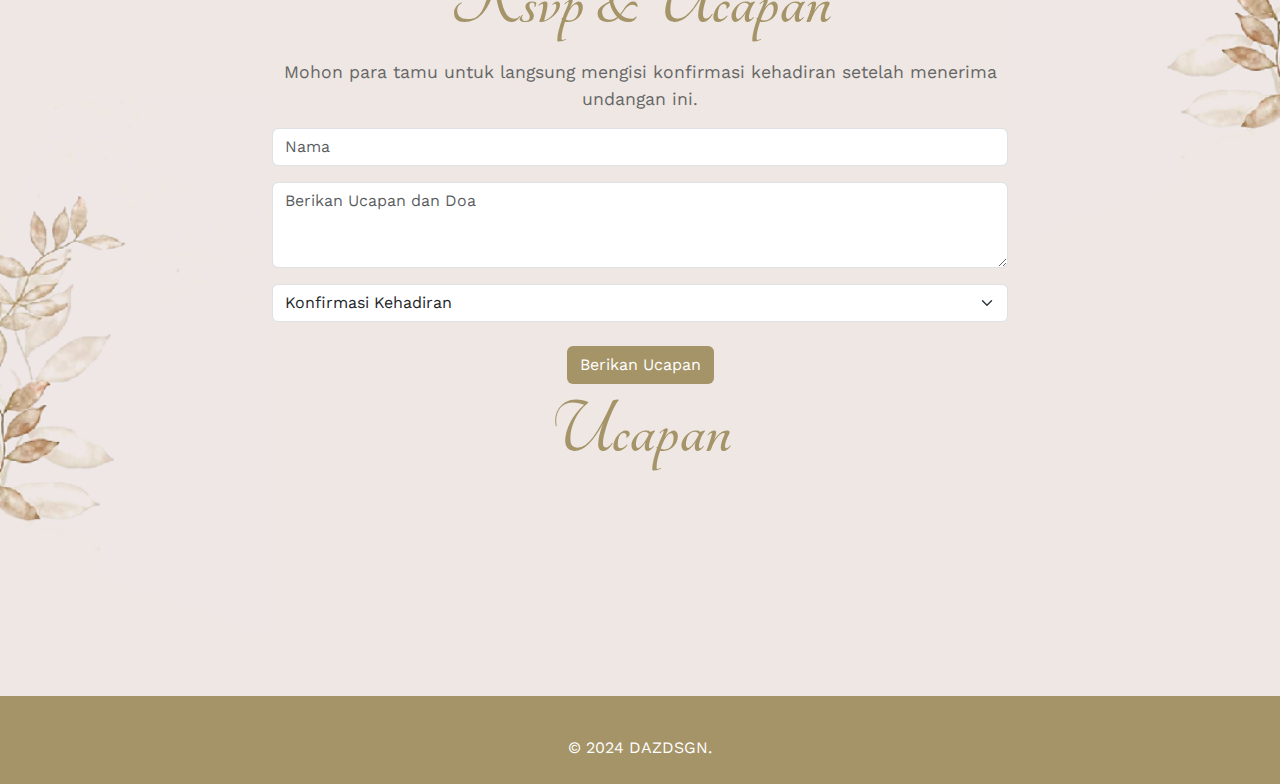
==== commit 7a920641: "tes ucapan 3" ====
--- a/index.html
+++ b/index.html
@@ -240,11 +240,11 @@
             <form action="" id="commentForm">
               <div class="mb-3">
                 <!-- <label for="exampleFormControlInput1" class="form-label">Email address</label> -->
-                <input type="text" class="form-control" id="nama" placeholder="Nama">
+                <input type="text" class="form-control" id="nama" placeholder="Nama" required>
               </div>
               <div class="mb-3">
                 <!-- <label for="exampleFormControlTextarea1" class="form-label">Example textarea</label> -->
-                <textarea class="form-control" id="ucapan" rows="3" placeholder="Berikan Ucapan dan Doa"></textarea>
+                <textarea class="form-control" id="ucapan" rows="3" placeholder="Berikan Ucapan dan Doa" required></textarea>
               </div>
               <select class="form-select" aria-label="Default select example">
                 <option selected disabled text-muted>Konfirmasi Kehadiran</option>
@@ -257,39 +257,13 @@
             </form>
 
           </div>
-          <div class="col-md-8 ucapan" id="response">
+          <div id="response"></div>
+          <h2>Ucapan</h2>
+          
+          <div class="col-md-8 ucapan">
             <table class="table bg-transparent ">
               <tbody>
-                <tr>
-                  <td class="bg-transparent">
-                    <h6>Prabowo Subianto</h6>
-                    <span class="pesan-ucapan">Selamat Berbahagia Mbak Khansa dan Mas Aziz.. lancar semuanyaaaa, semoga menjadi keluarga yang sakinah mawaddah warahmah, aamiin</span>
-                    <span class="text-body-secondary d-block">2 days ago</span>
-                  </td>
-                </tr>
-                <tr>
-                  <td class="bg-transparent">
-                    <h6>Prabowo Subianto</h6>
-                    <span class="pesan-ucapan">Selamat Berbahagia Mbak Khansa dan Mas Aziz.. lancar semuanyaaaa, semoga menjadi keluarga yang sakinah mawaddah warahmah, aamiin</span>
-                    <span class="text-body-secondary d-block">2 days ago</span>
-                  </td>
-                </tr>
-                <tr>
-                  <td class="bg-transparent">
-                    <h6>Prabowo Subianto</h6>
-                    <span class="pesan-ucapan">Selamat Berbahagia Mbak Khansa dan Mas Aziz.. lancar semuanyaaaa, semoga menjadi keluarga yang sakinah mawaddah warahmah, aamiin</span>
-                    <span class="text-body-secondary d-block">2 days ago</span>
-                  </td>
-                </tr>
-                <tr>
-                  <td class="bg-transparent">
-                    <h6>Prabowo Subianto</h6>
-                    <span class="pesan-ucapan">Selamat Berbahagia Mbak Khansa dan Mas Aziz.. lancar semuanyaaaa, semoga menjadi keluarga yang sakinah mawaddah warahmah, aamiin</span>
-                    <span class="text-body-secondary d-block">2 days ago</span>
-                  </td>
-                </tr>
-                
-               
+                <div id="commentSection"></div>
               </tbody>
             </table>
           </div>
@@ -310,6 +284,49 @@
       </div>
     </footer>
 
+    <script>
+      // URL Web App Google Apps Script untuk mengambil data komentar
+      const dataURL = 'https://script.google.com/macros/s/AKfycbwYgLbTK56H_FguIEOr0iOEp_EYZpTCb8pvjYBlLyo/exec';
+  
+      // Fungsi untuk mengambil data komentar dan menampilkannya
+      async function loadComments() {
+          try {
+              // Ambil data dari Google Sheets
+              const response = await fetch(dataURL);
+              const comments = await response.json();
+  
+              // Menampilkan komentar di halaman HTML
+              const commentSection = document.getElementById('commentSection');
+              commentSection.innerHTML = ''; // Kosongkan elemen sebelumnya
+              
+              comments.forEach(comment => {
+                  // Buat elemen baru untuk setiap komentar
+                  const commentDiv = document.createElement('div');
+                  commentDiv.classList.add('comment');
+  
+                  // Isi elemen dengan data komentar
+                  commentDiv.innerHTML = `
+                    <tr>
+                      <td class="bg-transparent">
+                        <h6>${comment.nama}</h6>
+                        <span class="pesan-ucapan">${comment.ucapan}</span>
+                        <span class="text-body-secondary d-block">(${new Date(comment.waktu).toLocaleString()})</span>
+                      </td>
+                    </tr>   
+                  `;
+  
+                  // Tambahkan elemen ke section komentar
+                  commentSection.appendChild(commentDiv);
+              });
+          } catch (error) {
+              console.error('Gagal memuat komentar:', error);
+          }
+      }
+  
+      // Panggil fungsi untuk memuat komentar saat halaman dibuka
+      loadComments();
+  </script>
+  
 
     <script>
       document.getElementById('commentForm').addEventListener('submit', function(e) {
@@ -320,7 +337,7 @@
           const ucapan = document.getElementById('ucapan').value;
 
           // URL web app dari Google Apps Script
-          const scriptURL = 'AKfycbwYgLbTK56H_FguIEOr0iOEp_EYZpTCb8pvjYBlLyo';
+          const scriptURL = 'https://script.google.com/macros/s/AKfycbzj4sMkIr86SfSPRWTqxU43RF6zNRL2SNjz2KoDPVbQRyyAJ5334cahHhfnMrDQH_Nn/exec';
 
           // Kirim data ke Google Sheets
           fetch(scriptURL, {
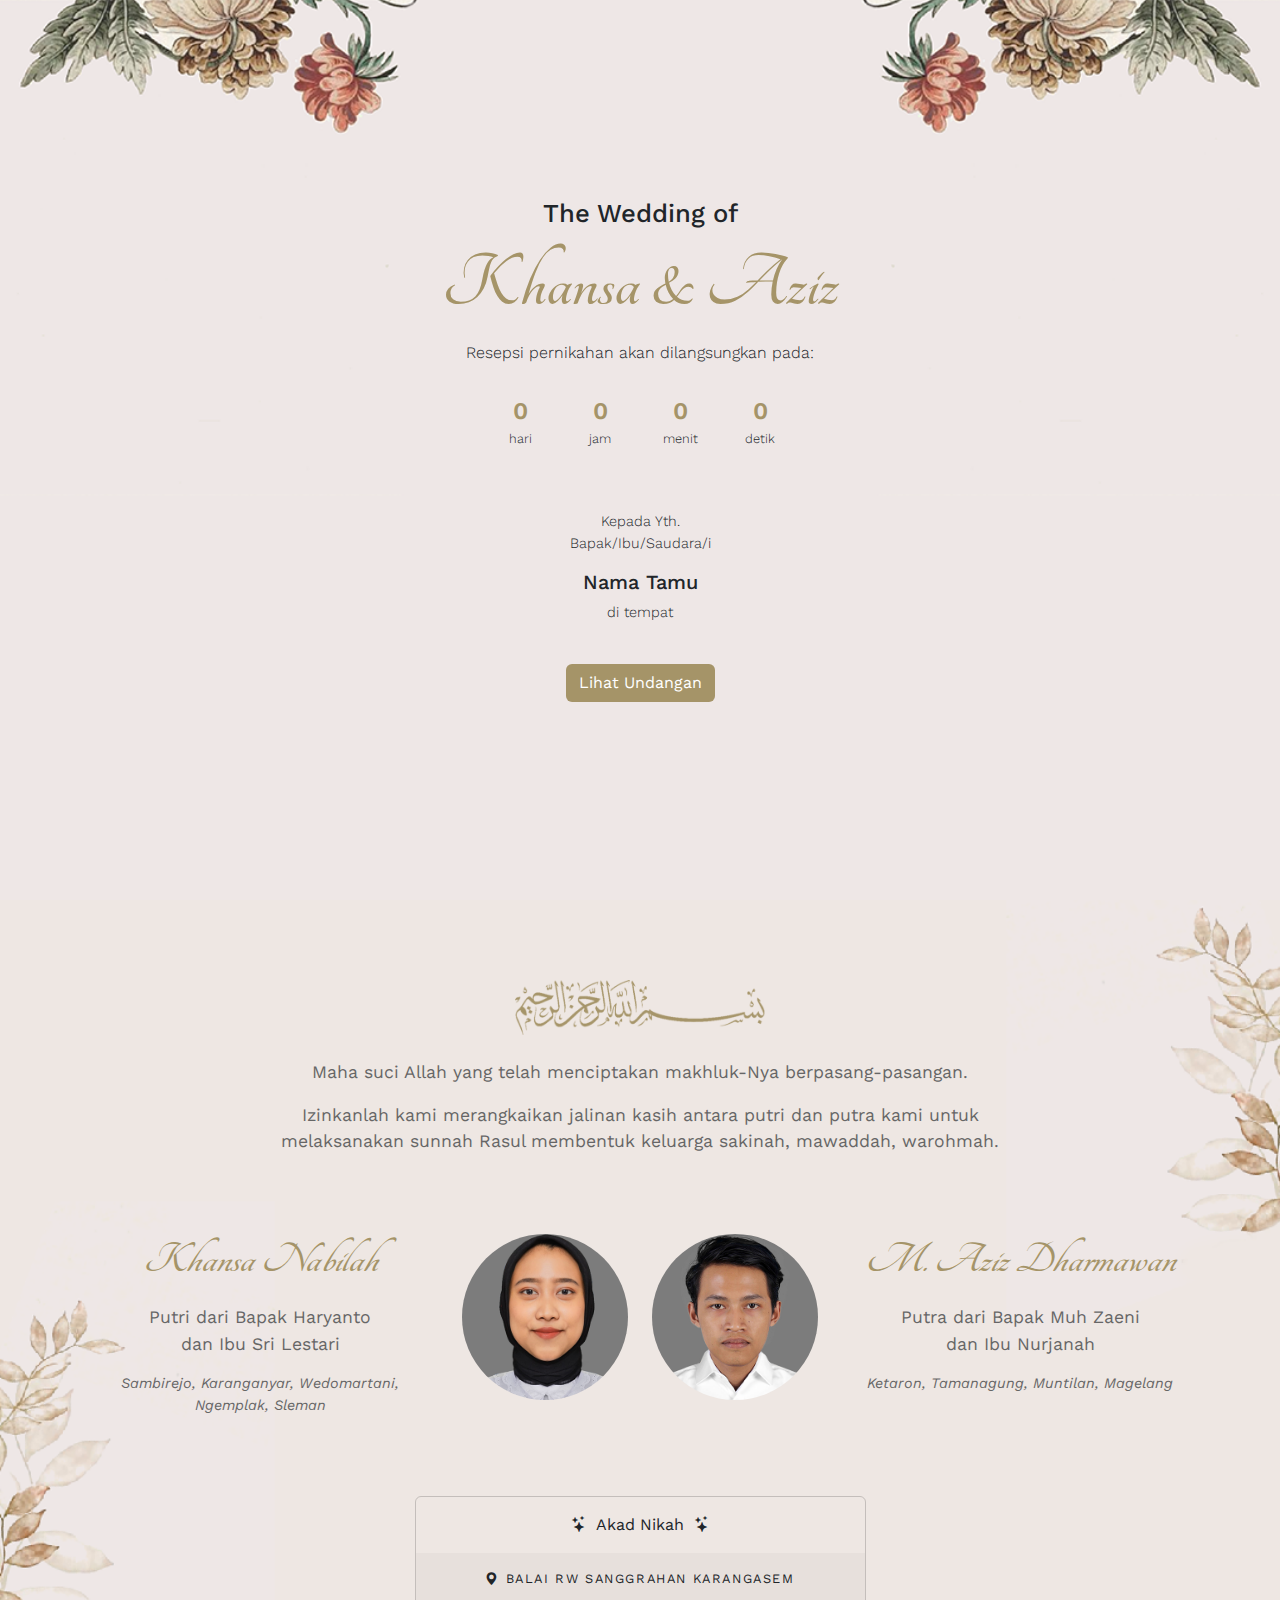
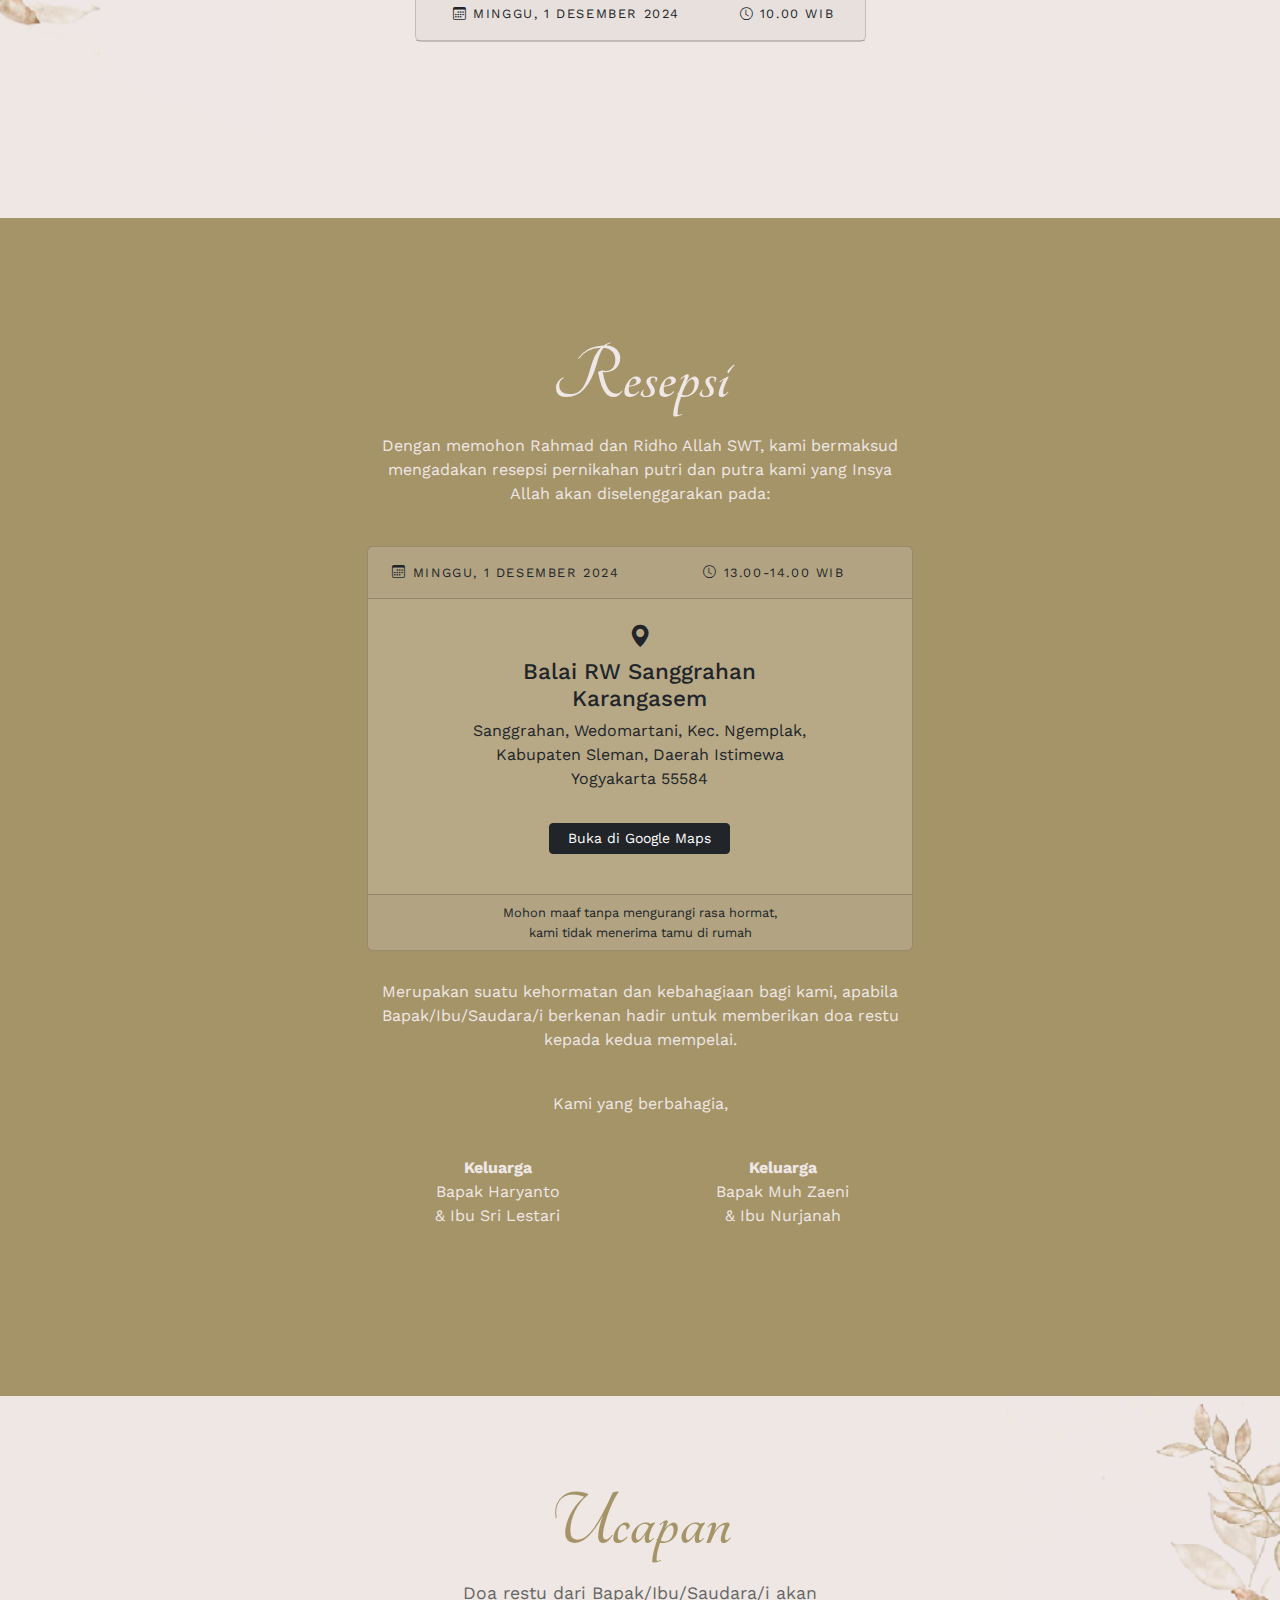
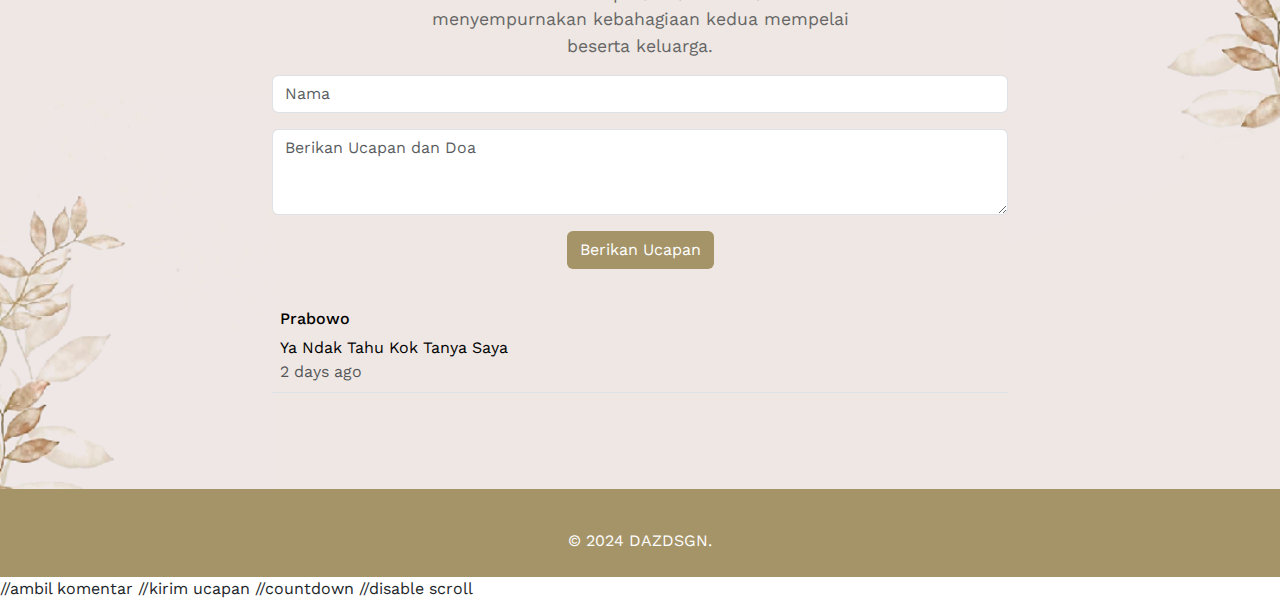
==== commit 7a8b0ee4: "tes ambil komen" ====
--- a/index.html
+++ b/index.html
@@ -31,40 +31,6 @@
         </main>
     </section>
 
-    <!-- <nav class="navbar navbar-expand-md sticky-top mynavbar">
-      <div class="container">
-        <a class="navbar-brand" href="#">Khansa & Aziz</a>
-        <button class="navbar-toggler border-0" type="button" data-bs-toggle="offcanvas" data-bs-target="#offcanvasNavbar" aria-controls="offcanvasNavbar" aria-label="Toggle navigation">
-          <span class="navbar-toggler-icon"></span>
-        </button>
-        <div class="offcanvas offcanvas-end" tabindex="-1" id="offcanvasNavbar" aria-labelledby="offcanvasNavbarLabel">
-          <div class="offcanvas-header">
-            <h5 class="offcanvas-title" id="offcanvasNavbarLabel">Khansa & Aziz</h5>
-            <button type="button" class="btn-close" data-bs-dismiss="offcanvas" aria-label="Close"></button>
-          </div>
-          <div class="offcanvas-body">
-            <ul class="navbar-nav ms-auto">
-              <li class="nav-item">
-                <a class="nav-link" href="#home">Home</a>
-              </li>
-              <li class="nav-item">
-                <a class="nav-link" href="#info">Info</a>
-              </li>
-              <li class="nav-item">
-                <a class="nav-link" href="#story">Story</a>
-              </li>
-              <li class="nav-item">
-                <a class="nav-link" href="#rsvp">RSVP</a>
-              </li>
-              <li class="nav-item">
-                <a class="nav-link" href="#gift">Gift</a>
-              </li>              
-            </ul>
-          </div>
-        </div>
-      </div>
-    </nav> -->
- 
     <section id="home" class="home w-100 h-100 text-center d-flex justify-content-center align-items-center">
       <div class="container">
 
@@ -231,38 +197,42 @@
       <div class="container">
         <div class="row justify-content-center">
           
-          <div class="col-md-8 text-center">
-            <h2>Rsvp & Ucapan</h2>
-            <p>Mohon para tamu untuk langsung mengisi konfirmasi kehadiran setelah menerima undangan ini.</p>
+          <div class="col-md-5 text-center">
+            <h2>Ucapan</h2>
+            <p>Doa restu dari Bapak/Ibu/Saudara/i akan menyempurnakan kebahagiaan kedua mempelai beserta keluarga.</p>
           </div>
           <div class="col-md-8">
 
             <form action="" id="commentForm">
               <div class="mb-3">
-                <!-- <label for="exampleFormControlInput1" class="form-label">Email address</label> -->
                 <input type="text" class="form-control" id="nama" placeholder="Nama" required>
               </div>
               <div class="mb-3">
-                <!-- <label for="exampleFormControlTextarea1" class="form-label">Example textarea</label> -->
                 <textarea class="form-control" id="ucapan" rows="3" placeholder="Berikan Ucapan dan Doa" required></textarea>
               </div>
-              <select class="form-select" aria-label="Default select example">
-                <option selected disabled text-muted>Konfirmasi Kehadiran</option>
+              <!-- <select class="form-select" aria-label="Default select example" name="konfirmasi" id="konfirmasi" required>
+                <option value="">Konfirmasi Kehadiran</option>
                 <option value="hadir">Hadir</option>
-                <option value="tidak-hadir">Tidak Hadir</option>
+                <option value="tidak">Tidak Hadir</option>
                 <option value="ragu">Masih Ragu</option>
               </select>
-              <br>
-              <button type="submit" class="btn btn-emas">Berikan Ucapan</button>
+              <br> -->
+              <button type="submit" value="Submit" class="btn btn-emas">Berikan Ucapan</button>
             </form>
 
           </div>
           <div id="response"></div>
-          <h2>Ucapan</h2>
-          
+       
           <div class="col-md-8 ucapan">
             <table class="table bg-transparent ">
               <tbody>
+                <tr>
+                  <td class="bg-transparent">
+                    <h6>Prabowo</h6>
+                    <span class="pesan-ucapan">Ya Ndak Tahu Kok Tanya Saya</span>
+                    <span class="text-body-secondary d-block">2 days ago</span>
+                  </td>
+                </tr> 
                 <div id="commentSection"></div>
               </tbody>
             </table>
@@ -284,6 +254,10 @@
       </div>
     </footer>
 
+    <script src="https://cdn.jsdelivr.net/npm/bootstrap@5.3.3/dist/js/bootstrap.bundle.min.js" integrity="sha384-YvpcrYf0tY3lHB60NNkmXc5s9fDVZLESaAA55NDzOxhy9GkcIdslK1eN7N6jIeHz" crossorigin="anonymous"></script>
+    <script src="countdown/simplyCountdown.min.js"></script>
+    
+    //ambil komentar
     <script>
       // URL Web App Google Apps Script untuk mengambil data komentar
       const dataURL = 'https://script.google.com/macros/s/AKfycbwYgLbTK56H_FguIEOr0iOEp_EYZpTCb8pvjYBlLyo/exec';
@@ -306,13 +280,9 @@
   
                   // Isi elemen dengan data komentar
                   commentDiv.innerHTML = `
-                    <tr>
-                      <td class="bg-transparent">
-                        <h6>${comment.nama}</h6>
-                        <span class="pesan-ucapan">${comment.ucapan}</span>
-                        <span class="text-body-secondary d-block">(${new Date(comment.waktu).toLocaleString()})</span>
-                      </td>
-                    </tr>   
+                      <strong>${comment.nama}</strong> (${new Date(comment.waktu).toLocaleString()}):
+                      <p>${comment.komentar}</p>
+                      <hr>
                   `;
   
                   // Tambahkan elemen ke section komentar
@@ -325,9 +295,9 @@
   
       // Panggil fungsi untuk memuat komentar saat halaman dibuka
       loadComments();
-  </script>
-  
-
+    </script>
+
+    //kirim ucapan
     <script>
       document.getElementById('commentForm').addEventListener('submit', function(e) {
           e.preventDefault();
@@ -356,12 +326,10 @@
           })
           .catch(error => console.error('Error!', error));
       });
-  </script>
-
-    <script src="https://cdn.jsdelivr.net/npm/bootstrap@5.3.3/dist/js/bootstrap.bundle.min.js" integrity="sha384-YvpcrYf0tY3lHB60NNkmXc5s9fDVZLESaAA55NDzOxhy9GkcIdslK1eN7N6jIeHz" crossorigin="anonymous"></script>
-    <script src="countdown/simplyCountdown.min.js"></script>
+    </script>
    
-   <script>
+    //countdown
+    <script>
       simplyCountdown('.simply-countdown', {
             year: 2024, // required
             month: 12, // required
@@ -375,7 +343,8 @@
             },
       })
     </script>
-
+    
+    //disable scroll
     <script>
       const rootElement = document.querySelector(":root");
 
--- a/style.css
+++ b/style.css
@@ -116,7 +116,7 @@
 .gift {
     background-image: url(img/bg-2.png);
     background-color: var(--emas);
-    min-height: 100vh;
+    /* min-height: 100vh; */
     background-size: cover;
     background-position: top;
     z-index: -1;
@@ -278,7 +278,7 @@
     .home, .gift {
         background-image: url(img/bg-home-pc.png);
         background-color: var(--emas);
-        min-height: 100vh;
+        /* min-height: 100vh; */
         background-size: cover;
         background-position: top;
         z-index: -1;
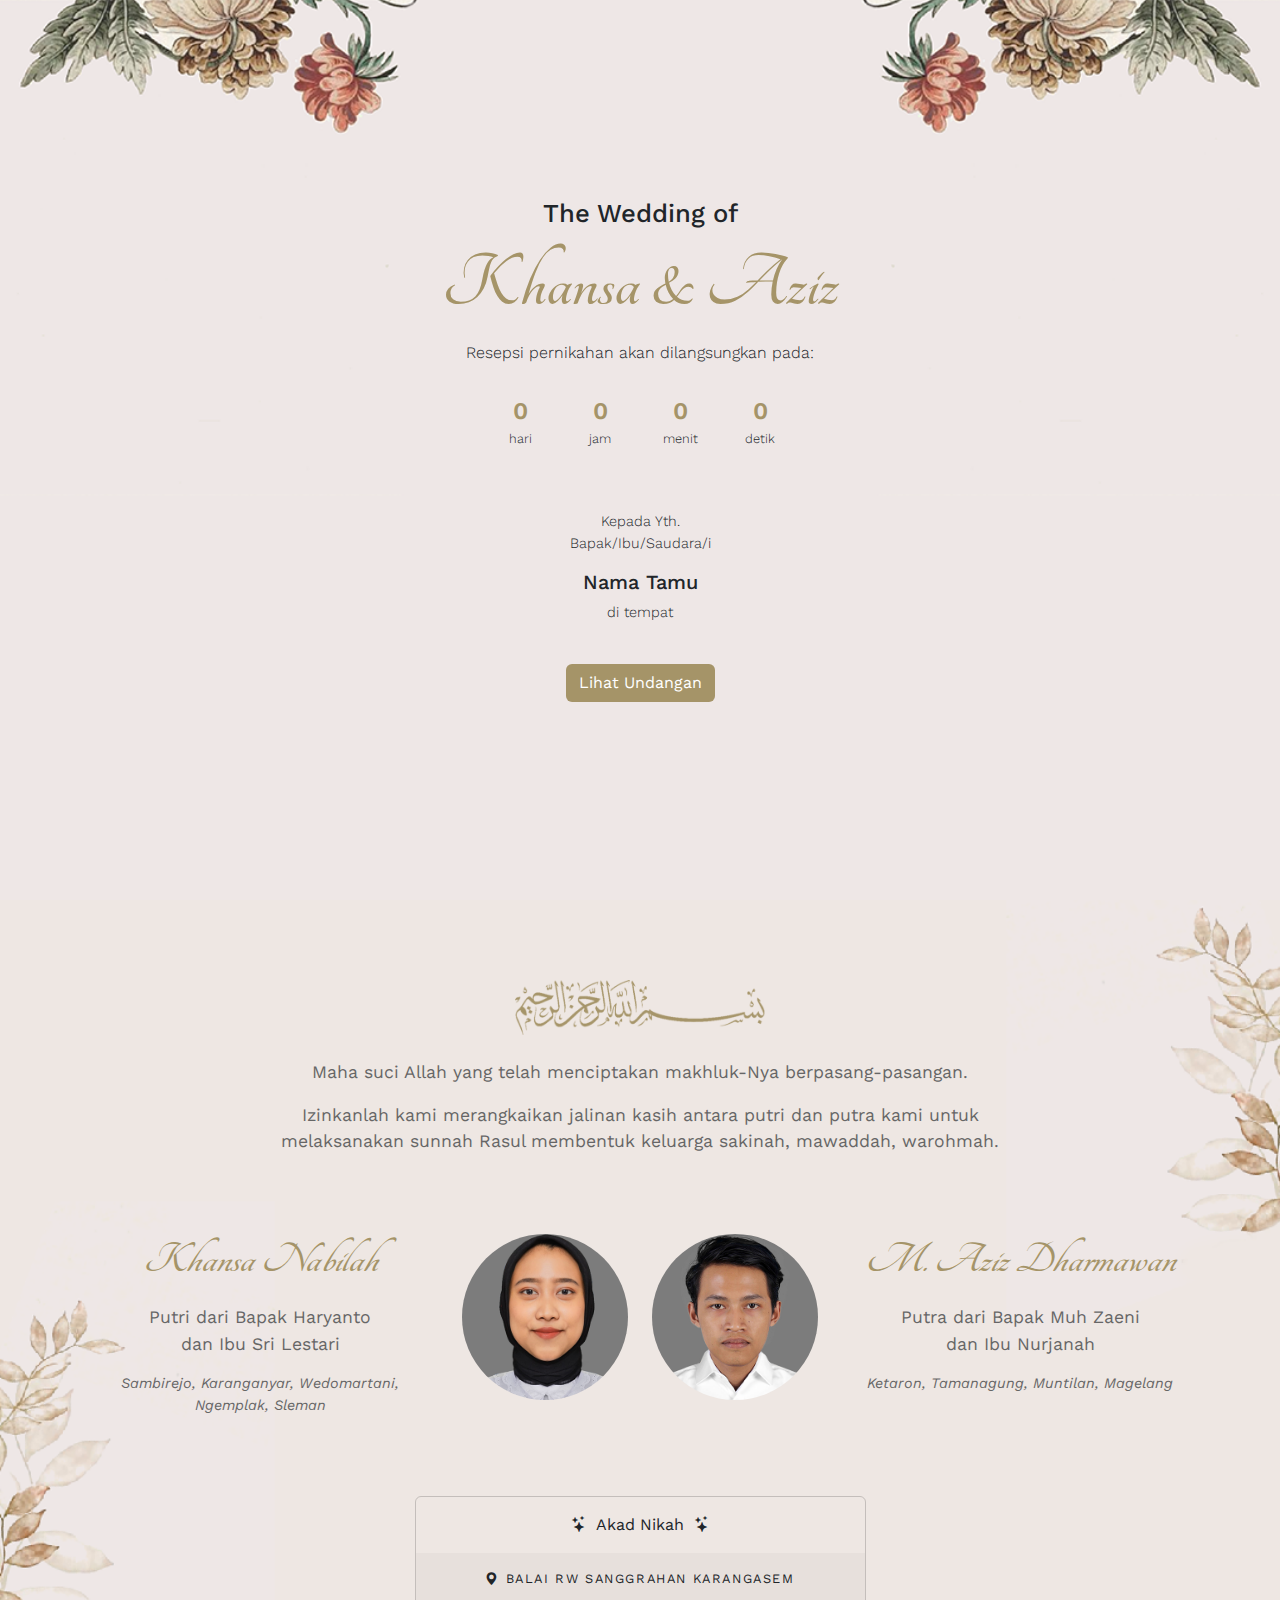
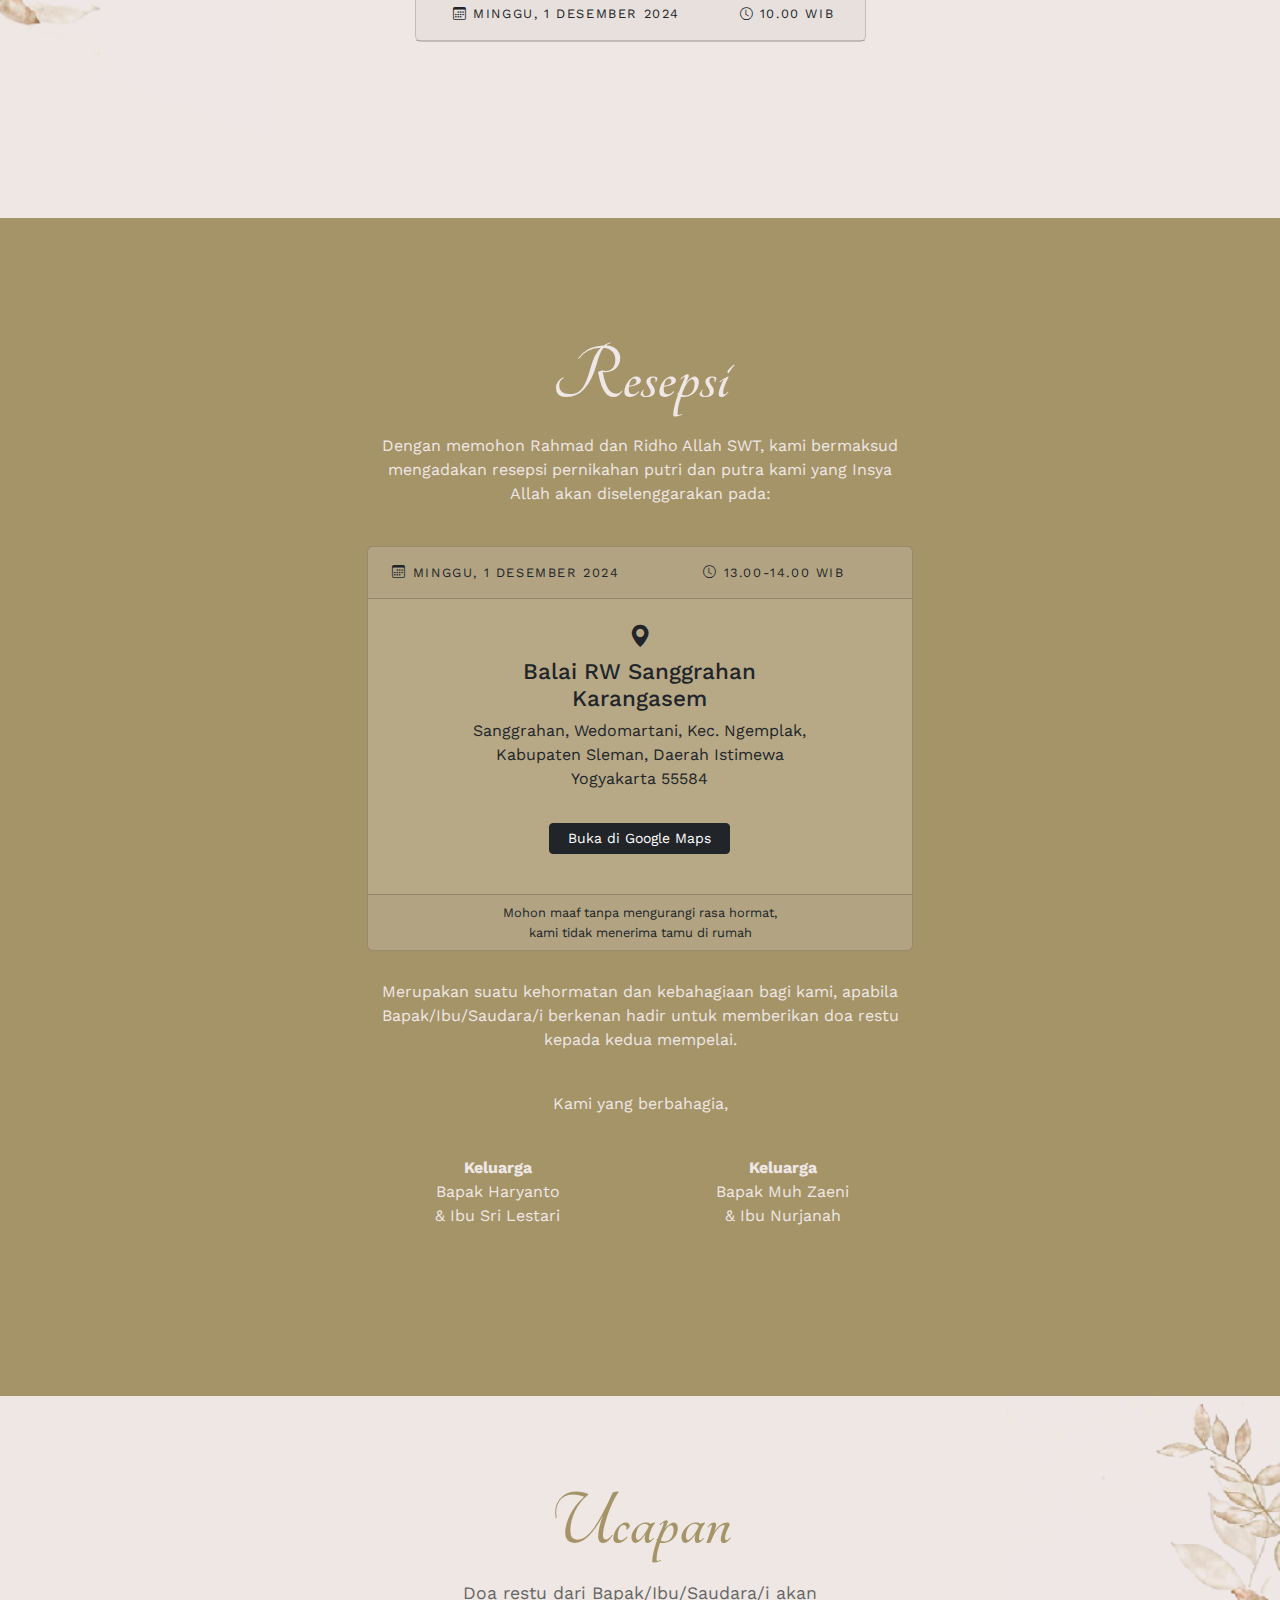
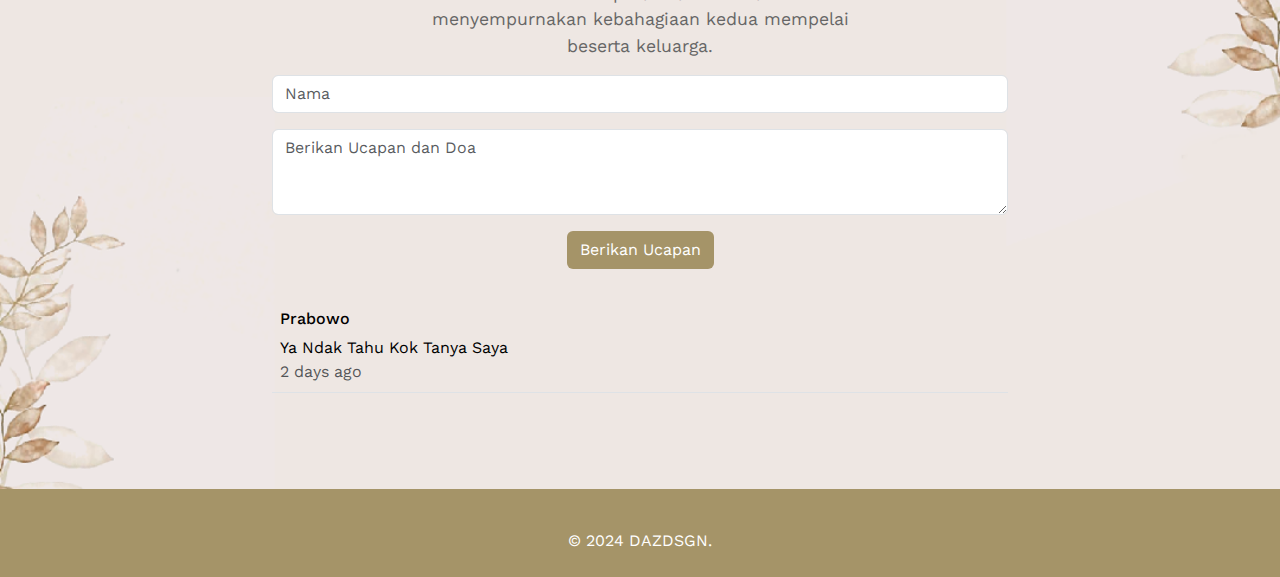
==== commit fcc199cd: "tes ambil komen 4" ====
--- a/index.html
+++ b/index.html
@@ -14,7 +14,7 @@
     <link rel="stylesheet" href="https://cdn.jsdelivr.net/npm/bootstrap-icons@1.11.3/font/bootstrap-icons.min.css">
 
   </head>
-  <body>
+  <body onload="loadComments()">
     <section id="hero" class="hero w-100 h-100 mx-auto text-center d-flex justify-content-center align-items-center">
         <main>
             <h4>The Wedding of</h4>
@@ -226,6 +226,7 @@
           <div class="col-md-8 ucapan">
             <table class="table bg-transparent ">
               <tbody>
+
                 <tr>
                   <td class="bg-transparent">
                     <h6>Prabowo</h6>
@@ -233,7 +234,9 @@
                     <span class="text-body-secondary d-block">2 days ago</span>
                   </td>
                 </tr> 
+
                 <div id="commentSection"></div>
+              
               </tbody>
             </table>
           </div>
@@ -257,47 +260,44 @@
     <script src="https://cdn.jsdelivr.net/npm/bootstrap@5.3.3/dist/js/bootstrap.bundle.min.js" integrity="sha384-YvpcrYf0tY3lHB60NNkmXc5s9fDVZLESaAA55NDzOxhy9GkcIdslK1eN7N6jIeHz" crossorigin="anonymous"></script>
     <script src="countdown/simplyCountdown.min.js"></script>
     
-    //ambil komentar
+    
     <script>
-      // URL Web App Google Apps Script untuk mengambil data komentar
-      const dataURL = 'https://script.google.com/macros/s/AKfycbwYgLbTK56H_FguIEOr0iOEp_EYZpTCb8pvjYBlLyo/exec';
-  
-      // Fungsi untuk mengambil data komentar dan menampilkannya
-      async function loadComments() {
-          try {
-              // Ambil data dari Google Sheets
-              const response = await fetch(dataURL);
-              const comments = await response.json();
-  
-              // Menampilkan komentar di halaman HTML
-              const commentSection = document.getElementById('commentSection');
-              commentSection.innerHTML = ''; // Kosongkan elemen sebelumnya
-              
-              comments.forEach(comment => {
-                  // Buat elemen baru untuk setiap komentar
-                  const commentDiv = document.createElement('div');
-                  commentDiv.classList.add('comment');
-  
-                  // Isi elemen dengan data komentar
-                  commentDiv.innerHTML = `
-                      <strong>${comment.nama}</strong> (${new Date(comment.waktu).toLocaleString()}):
-                      <p>${comment.komentar}</p>
-                      <hr>
-                  `;
-  
-                  // Tambahkan elemen ke section komentar
-                  commentSection.appendChild(commentDiv);
-              });
-          } catch (error) {
-              console.error('Gagal memuat komentar:', error);
-          }
-      }
-  
-      // Panggil fungsi untuk memuat komentar saat halaman dibuka
-      loadComments();
+        async function loadComments() {
+            const dataURL = 'https://script.googleusercontent.com/macros/echo?user_content_key=[base64]&lib=M7gzjXj_jEtsDfYy6ME0jLsGxqOEMd7Cb'; // Gunakan URL yang benar di sini
+            try {
+                const response = await fetch(dataURL);
+                if (!response.ok) {
+                    throw new Error('Network response was not ok');
+                }
+                const comments = await response.json();
+
+                const commentSection = document.getElementById('commentSection');
+                commentSection.innerHTML = ''; // Kosongkan elemen sebelumnya
+
+                comments.forEach(comment => {
+                    const commentDiv = document.createElement('div');
+                    commentDiv.classList.add('comment');
+
+                    commentDiv.innerHTML = `
+                        <tr>
+                          <td class="bg-transparent">
+                            <h6>${comment.nama}</h6>
+                            <span class="pesan-ucapan">${comment.ucapan}</span>
+                            <span class="text-body-secondary d-block">(${new Date(comment.waktu).toLocaleString()}):</span>
+                          </td>
+                        </tr> 
+                    `;
+
+                    commentSection.appendChild(commentDiv);
+                });
+            } catch (error) {
+                console.error('Gagal memuat komentar:', error);
+            }
+        }
+
     </script>
 
-    //kirim ucapan
+    
     <script>
       document.getElementById('commentForm').addEventListener('submit', function(e) {
           e.preventDefault();
@@ -328,7 +328,7 @@
       });
     </script>
    
-    //countdown
+    
     <script>
       simplyCountdown('.simply-countdown', {
             year: 2024, // required
@@ -344,7 +344,7 @@
       })
     </script>
     
-    //disable scroll
+    
     <script>
       const rootElement = document.querySelector(":root");
 
